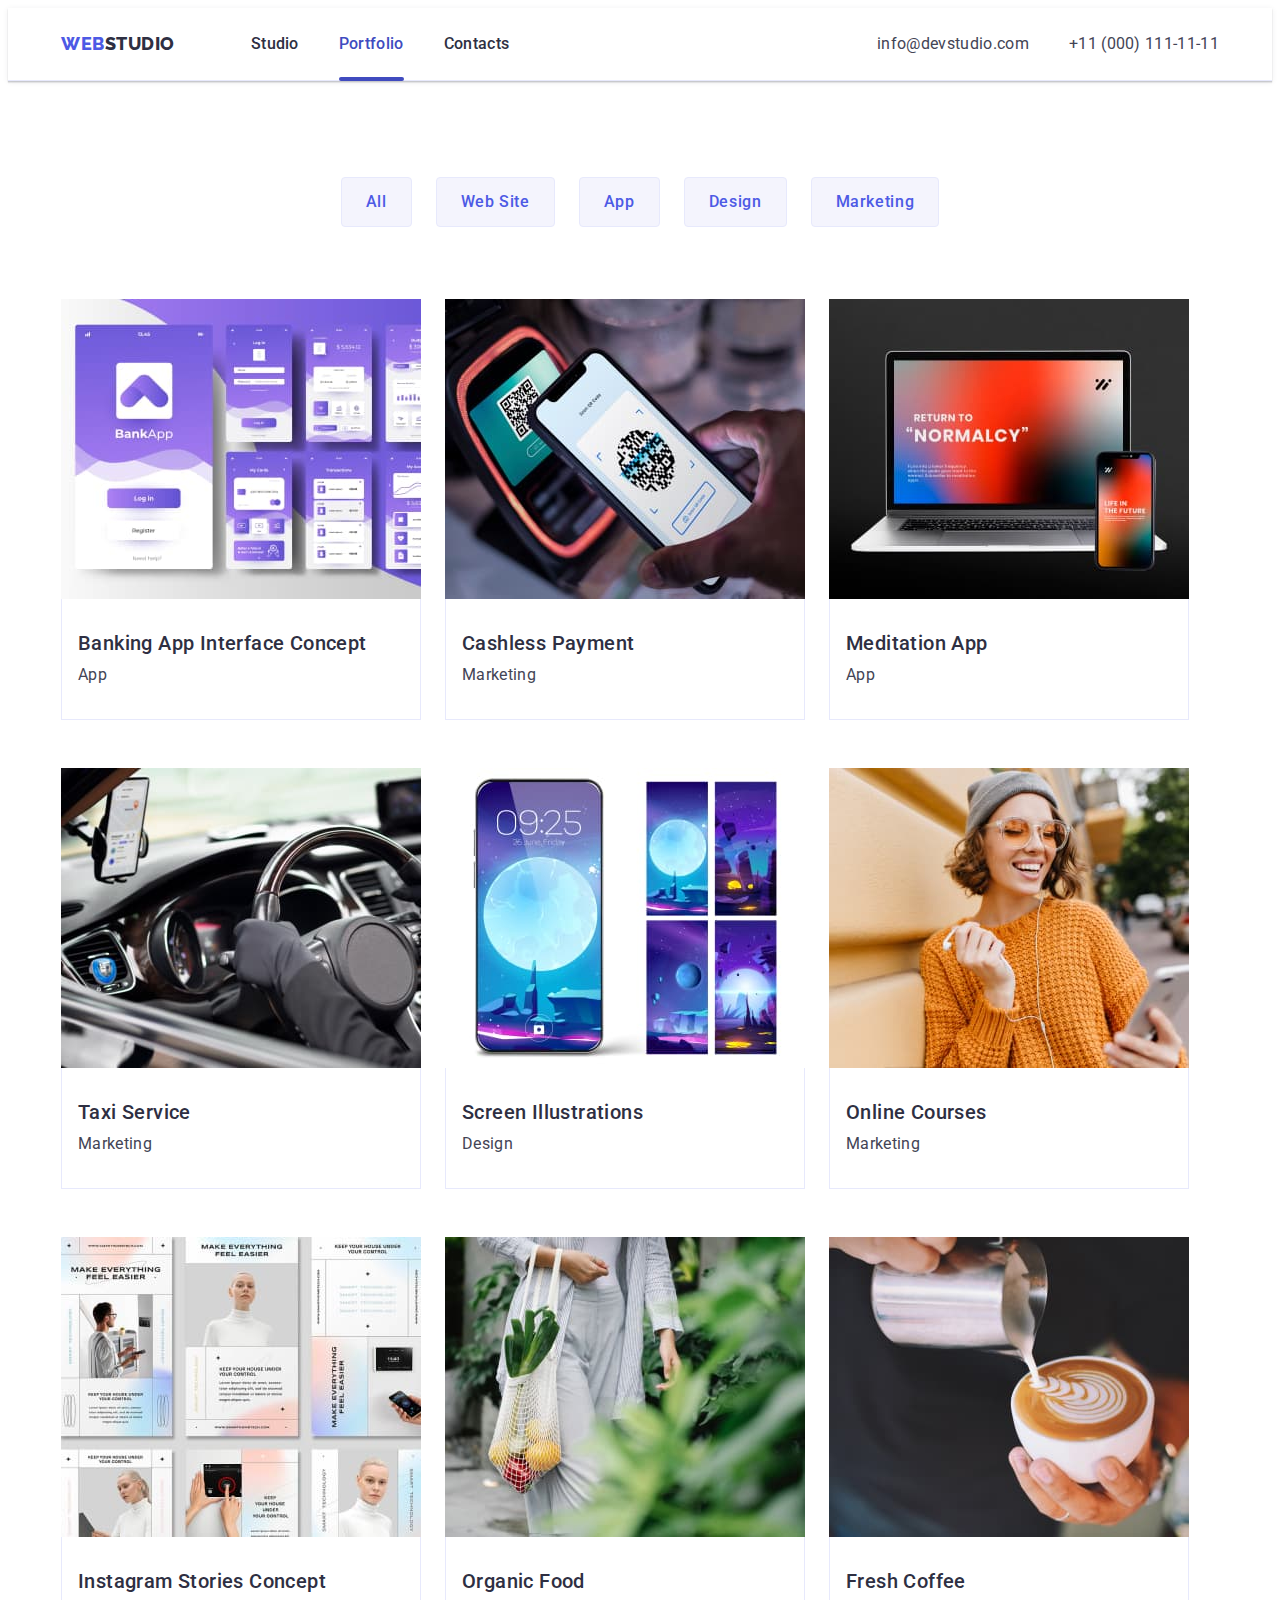
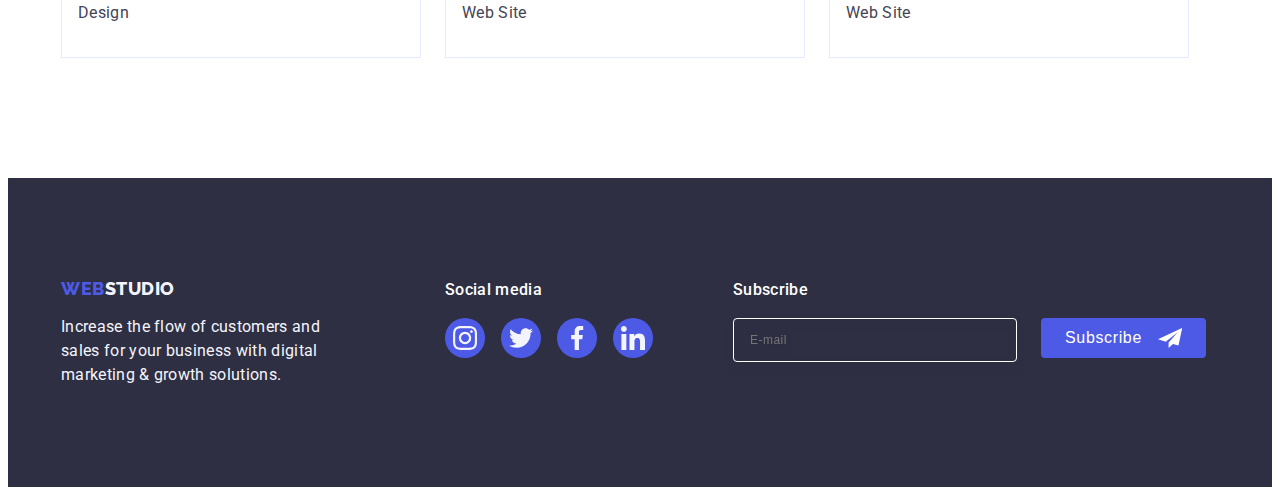
==== portfolio.html @ 077be4b6 "Initial commit" ====
<!DOCTYPE html>
<html lang="en">
  <head>
    <meta charset="UTF-8" />
    <meta http-equiv="X-UA-Compatible" content="IE=edge" />
    <meta name="viewport" content="width=device-width, initial-scale=1.0" />
    <title>Web Studio</title>
    <link rel="preconnect" href="https://fonts.googleapis.com" />
    <link rel="preconnect" href="https://fonts.gstatic.com" crossorigin />
    <link
      href="https://fonts.googleapis.com/css2?family=Raleway:wght@800&family=Roboto:wght@400;500;700&display=swap"
      rel="stylesheet"
    />
    <link
      rel="stylesheet"
      href="https://cdnjs.cloudflare.com/ajax/libs/modern-normalize/2.0.0/modern-normalize.min.css"
      integrity="sha512-4xo8blKMVCiXpTaLzQSLSw3KFOVPWhm/TRtuPVc4WG6kUgjH6J03IBuG7JZPkcWMxJ5huwaBpOpnwYElP/m6wg=="
      crossorigin="anonymous"
      referrerpolicy="no-referrer"
    />
    <link rel="stylesheet" href="./css/styles.css" />
  </head>
  <body>
    <!-- Header -->
    <header class="page-header">
      <div class="container header-container">
        <nav class="page-nav">
          <a class="logo link" href="./index.html"
            >Web<span class="logo-studio">Studio</span></a
          >
          <ul class="menu list">
            <li class="menu-item">
              <a class="menu-link link" href="./index.html">Studio</a>
            </li>
            <li class="menu-item">
              <a class="menu-link link current" href="./portfolio.html"
                >Portfolio</a
              >
            </li>
            <li class="menu-item">
              <a class="menu-link link" href="">Contacts</a>
            </li>
          </ul>
        </nav>
        <address class="header-address">
          <ul class="address list">
            <li>
              <a class="contact-link link" href="mailto:info@devstudio.com"
                >info@devstudio.com</a
              >
            </li>
            <li>
              <a class="contact-link link" href="tel:+110001111111"
                >+11 (000) 111-11-11</a
              >
            </li>
          </ul>
        </address>
      </div>
    </header>
    <main>
      <!-- Services -->
      <section class="content">
        <div class="container">
          <h1 hidden>Services</h1>

          <ul class="portfolio-list list">
            <li class="navigation-portfolio">
              <button class="navigation-portfolio-btn" type="button">
                All
              </button>
            </li>
            <li class="navigation-portfolio">
              <button class="navigation-portfolio-btn" type="button">
                Web Site
              </button>
            </li>
            <li class="navigation-portfolio">
              <button class="navigation-portfolio-btn" type="button">
                App
              </button>
            </li>
            <li class="navigation-portfolio">
              <button class="navigation-portfolio-btn" type="button">
                Design
              </button>
            </li>
            <li class="navigation-portfolio">
              <button class="navigation-portfolio-btn" type="button">
                Marketing
              </button>
            </li>
          </ul>

          <ul class="portfolio-menu list">
            <li class="list-portfolio">
              <a class="portfolio-hover link" href="">
                <div class="card-thumb">
                  <img
                    class="card-image"
                    src="./images/service1.jpg"
                    alt="Banking App Interface Concept"
                    width="360"
                    height="300"
                  />
                  <p class="overlay">
                    14 Stylish and User-Friendly App Design Concepts · Task
                    Manager App · Calorie Tracker App · Exotic Fruit Ecommerce
                    App · Cloud Storage App
                  </p>
                </div>
                <div class="portfolio-card">
                  <h2 class="portfolio-subtitle subtitle">
                    Banking App Interface Concept
                  </h2>
                  <p class="portfolio-paragrapth paragrapth">App</p>
                </div>
              </a>
            </li>

            <li class="list-portfolio">
              <a class="portfolio-hover link" href="">
                <div class="card-thumb">
                  <img
                    src="./images/service2.jpg"
                    alt="Cashless Payment"
                    width="360"
                    height="300"
                  />
                  <p class="overlay">
                    14 Stylish and User-Friendly App Design Concepts · Task
                    Manager App · Calorie Tracker App · Exotic Fruit Ecommerce
                    App · Cloud Storage App
                  </p>
                </div>
                <div class="portfolio-card">
                  <h2 class="portfolio-subtitle subtitle">Cashless Payment</h2>
                  <p class="portfolio-paragrapth paragrapth">Marketing</p>
                </div>
              </a>
            </li>
            <li class="list-portfolio">
              <a class="portfolio-hover link" href="">
                <div class="card-thumb">
                  <img
                    src="./images/service3.jpg"
                    alt="Meditation App"
                    width="360"
                    height="300"
                  />
                  <p class="overlay">
                    14 Stylish and User-Friendly App Design Concepts · Task
                    Manager App · Calorie Tracker App · Exotic Fruit Ecommerce
                    App · Cloud Storage App
                  </p>
                </div>
                <div class="portfolio-card">
                  <h2 class="portfolio-subtitle subtitle">Meditation App</h2>
                  <p class="portfolio-paragrapth paragrapth">App</p>
                </div>
              </a>
            </li>
            <li class="list-portfolio">
              <a class="portfolio-hover link" href="">
                <div class="card-thumb">
                  <img
                    src="./images/service4.jpg"
                    alt="Taxi Service"
                    width="360"
                    height="300"
                  />
                  <p class="overlay">
                    14 Stylish and User-Friendly App Design Concepts · Task
                    Manager App · Calorie Tracker App · Exotic Fruit Ecommerce
                    App · Cloud Storage App
                  </p>
                </div>
                <div class="portfolio-card">
                  <h2 class="portfolio-subtitle subtitle">Taxi Service</h2>
                  <p class="portfolio-paragrapth paragrapth">Marketing</p>
                </div>
              </a>
            </li>
            <li class="list-portfolio">
              <a class="portfolio-hover link" href="">
                <div class="card-thumb">
                  <img
                    src="./images/service5.jpg"
                    alt="Screen Illustrations"
                    width="360"
                    height="300"
                  />
                  <p class="overlay">
                    14 Stylish and User-Friendly App Design Concepts · Task
                    Manager App · Calorie Tracker App · Exotic Fruit Ecommerce
                    App · Cloud Storage App
                  </p>
                </div>
                <div class="portfolio-card">
                  <h2 class="portfolio-subtitle subtitle">
                    Screen Illustrations
                  </h2>
                  <p class="portfolio-paragrapth paragrapth">Design</p>
                </div>
              </a>
            </li>
            <li class="list-portfolio">
              <a class="portfolio-hover link" href="">
                <div class="card-thumb">
                  <img
                    src="./images/service6.jpg"
                    alt="Online Courses"
                    width="360"
                    height="300"
                  />
                  <p class="overlay">
                    14 Stylish and User-Friendly App Design Concepts · Task
                    Manager App · Calorie Tracker App · Exotic Fruit Ecommerce
                    App · Cloud Storage App
                  </p>
                </div>
                <div class="portfolio-card">
                  <h2 class="portfolio-subtitle subtitle">Online Courses</h2>
                  <p class="portfolio-paragrapth paragrapth">Marketing</p>
                </div>
              </a>
            </li>
            <li class="list-portfolio">
              <a class="portfolio-hover link" href="">
                <div class="card-thumb">
                  <img
                    src="./images/service7.jpg"
                    alt="Instagram Stories Concept"
                    width="360"
                    height="300"
                  />
                  <p class="overlay">
                    14 Stylish and User-Friendly App Design Concepts · Task
                    Manager App · Calorie Tracker App · Exotic Fruit Ecommerce
                    App · Cloud Storage App
                  </p>
                </div>
                <div class="portfolio-card">
                  <h2 class="portfolio-subtitle subtitle">
                    Instagram Stories Concept
                  </h2>
                  <p class="portfolio-paragrapth paragrapth">Design</p>
                </div>
              </a>
            </li>
            <li class="list-portfolio">
              <a class="portfolio-hover link" href="">
                <div class="card-thumb">
                  <img
                    src="./images/service8.jpg"
                    alt="Organic Food"
                    width="360"
                    height="300"
                  />
                  <p class="overlay">
                    14 Stylish and User-Friendly App Design Concepts · Task
                    Manager App · Calorie Tracker App · Exotic Fruit Ecommerce
                    App · Cloud Storage App
                  </p>
                </div>
                <div class="portfolio-card">
                  <h2 class="portfolio-subtitle subtitle">Organic Food</h2>
                  <p class="portfolio-paragrapth paragrapth">Web Site</p>
                </div>
              </a>
            </li>
            <li class="list-portfolio">
              <a class="portfolio-hover link" href="">
                <div class="card-thumb">
                  <img
                    src="./images/service9.jpg"
                    alt="Fresh Coffee"
                    width="360"
                    height="300"
                  />
                  <p class="overlay">
                    14 Stylish and User-Friendly App Design Concepts · Task
                    Manager App · Calorie Tracker App · Exotic Fruit Ecommerce
                    App · Cloud Storage App
                  </p>
                </div>
                <div class="portfolio-card">
                  <h2 class="portfolio-subtitle subtitle">Fresh Coffee</h2>
                  <p class="portfolio-paragrapth paragrapth">Web Site</p>
                </div>
              </a>
            </li>
          </ul>
        </div>
      </section>
    </main>
    <!-- Footer -->
    <footer class="footer">
      <div class="footer-container container">
        <div class="footer-position">
          <a class="logo-footer logo link" href="./index.html">
            Web<span class="logo-studio-footer">Studio</span></a
          >
          <p class="footer-paragrapth paragrapth">
            Increase the flow of customers and sales for your business with
            digital marketing & growth solutions.
          </p>
        </div>
        <div class="footer-social-media">
          <p class="footer-paragrapth-social paragrapth">Social media</p>
          <ul class="footer-social-list social-list list">
            <li class="social-list-item">
              <a href="" class="footer-link social-list-link">
                <svg class="social-list-icon" width="24px" height="24px">
                  <use href="./images/icons.svg#icon-instagram"></use>
                </svg>
              </a>
            </li>
            <li class="social-list-item">
              <a href="" class="footer-link social-list-link">
                <svg class="social-list-icon" width="24px" height="24px">
                  <use href="./images/icons.svg#icon-twitter"></use>
                </svg>
              </a>
            </li>
            <li class="social-list-item">
              <a href="" class="footer-link social-list-link">
                <svg class="social-list-icon" width="24px" height="24px">
                  <use href="./images/icons.svg#icon-facebook"></use>
                </svg>
              </a>
            </li>
            <li class="social-list-item">
              <a href="" class="footer-link social-list-link">
                <svg class="social-list-icon" width="24px" height="24px">
                  <use href="./images/icons.svg#icon-linkedin"></use>
                </svg>
              </a>
            </li>
          </ul>
        </div>
        <div class="modal-footer-container">
          <p class="modal-footer-paragrapth">Subscribe</p>
          <form class="modal-form-footer">
            <label class="footer-label">
              <input
                type="email"
                name="user-email"
                class="footer-input"
                placeholder="E-mail"
              />
            </label>

            <button type="submit" class="modal-form-submit-footer">
              Subscribe
              <svg class="footer-email-icon" width="24" height="24">
                <use href="./images/icons.svg#icon-icon-send"></use>
              </svg>
            </button>
          </form>
        </div>
      </div>
    </footer>
  </body>
</html>
---- css/styles.css ----
:root {
  --primary-brand: #4d5ae5;
  --overlays-shadows-headings: #2e2f42;
  --body-text: #434455;
  --header-background: #ffffff;
  --backgrounds: #f4f4fd;
  --ctas: #404bbf;
  --accent-color: #e7e9fc;
  --modal-collor: #8e8f99;
}
body {
  font-family: "Roboto", sans-serif;
  color: var(--body-text);
  background: var(--header-background);
}
p,
h1,
h2,
h3,
h4,
h5,
h6,
ul {
  margin: 0;
  padding: 0;
}

img {
  display: block;
  max-width: 100%;
}
.container {
  width: 1158px;
  padding: 0 15px;
  margin: 0 auto;
  /* outline: 2px solid red; */
}

.visually-hidden {
  position: absolute;
  width: 1px;
  height: 1px;
  margin: -1px;
  padding: 0;
  overflow: hidden;
  border: 0;
  clip: rect(0 0 0 0);
}

.list {
  list-style: none;
}
.link {
  text-decoration: none;
}

.subtitle {
  font-weight: 500;
  font-size: 20px;
  line-height: 1.2;
  letter-spacing: 0.02em;
  color: var(--overlays-shadows-headings);
}
.paragrapth {
  font-size: 16px;
  line-height: 1.5;
  letter-spacing: 0.02em;
  color: var(--body-text);
}
.main-title {
  font-size: 36px;
  line-height: 40px;
  letter-spacing: 0.02em;
}
.team-background {
  background: var(--header-background);
}
/* Header */
.page-header {
  border-bottom: 1px solid var(--accent-color);
  box-shadow: 0px 2px 1px rgba(46, 47, 66, 0.08),
    0px 1px 1px rgba(46, 47, 66, 0.16), 0px 1px 6px rgba(46, 47, 66, 0.08);
}
.header-container {
  display: flex;
  align-items: center;
}
.page-nav {
  display: flex;
  align-items: center;
}
.logo {
  font-family: "Raleway", sans-serif;
  font-weight: 800;
  font-size: 18px;
  line-height: 1.17;
  letter-spacing: 0.03em;
  text-transform: uppercase;
  color: var(--primary-brand);
  margin-right: 76px;
  transition: color 250ms cubic-bezier(0.4, 0, 0.2, 1);
}

.logo:hover,
.logo:focus {
  color: var(--ctas);
}
.logo-studio {
  color: var(--overlays-shadows-headings);
  transition: color 250ms cubic-bezier(0.4, 0, 0.2, 1);
}
.logo-studio:hover,
.logo-studio:focus {
  color: var(--ctas);
}
.menu {
  display: flex;
  gap: 40px;
}

.menu-link {
  font-weight: 500;
  font-size: 16px;
  line-height: 1.5;
  letter-spacing: 0.02em;
  color: var(--overlays-shadows-headings);
  display: block;
  padding-top: 24px;
  padding-bottom: 24px;
  transition: color 250ms cubic-bezier(0.4, 0, 0.2, 1);
  position: relative;
}

.menu-link.current::after {
  content: "";
  position: absolute;
  left: 0;
  bottom: -1px;
  width: 100%;
  height: 4px;
  border-radius: 2px;
  background-color: #404bbf;
}

.menu-link:hover,
.menu-link:focus,
.menu-link.current {
  color: var(--ctas);
}
.header-address {
  font-style: normal;
  margin-left: auto;
  display: flex;
}
.address {
  display: flex;
  gap: 40px;
}
.contact-link {
  font-size: 16px;
  line-height: 1.5;
  letter-spacing: 0.02em;
  color: var(--body-text);
  transition: color 250ms cubic-bezier(0.4, 0, 0.2, 1);
}

.contact-link:hover,
.contact-link:focus {
  color: var(--ctas);
}

/* Hero */
.hero {
  padding: 188px 0;
  background: var(--overlays-shadows-headings);
  background-image: linear-gradient(
      rgba(46, 47, 66, 0.7),
      rgba(46, 47, 66, 0.7)
    ),
    url(../images/bg-hero.jpg);
  max-width: 1440px;
  background-repeat: no-repeat;
  background-position: center;
  background-size: cover;
  margin-left: auto;
  margin-right: auto;
}

.hero-title {
  font-size: 56px;
  line-height: 1.07;
  letter-spacing: 0.02em;
  text-align: center;
  color: var(--header-background);
  /* background: var(--overlays-shadows-headings); */
  max-width: 496px;
  margin: 0 auto;
  margin-bottom: 48px;
}
.hero-btn {
  display: block;
  margin: 0 auto;
  min-width: 169px;
  height: 56px;
  font-family: inherit;
  font-weight: 500;
  font-size: 16px;
  line-height: 1.5;
  letter-spacing: 0.04em;
  color: var(--header-background);
  cursor: pointer;
  background: var(--primary-brand);
  border-radius: 4px;
  box-shadow: 0px 4px 4px rgba(0, 0, 0, 0.15);
  border: none;
  transition: background-color 250ms cubic-bezier(0.4, 0, 0.2, 1);
}
.hero-btn:hover,
.hero-btn:focus {
  background-color: var(--ctas);
  color: var(--header-background);
}
/* Activities */
.activities {
  padding-top: 120px;
  padding-bottom: 120px;
}

.advantages-list {
  display: flex;
  justify-content: center;
  gap: 24px;
}

.advantages-list-link {
  display: flex;
  justify-content: center;
  align-items: center;
  width: 264px;
  height: 112px;
  border-radius: 4px;
  background-color: var(--backgrounds);
  margin-bottom: 8px;
}

.activities-list {
  display: flex;
  gap: 24px;
}
.active-list {
  flex-basis: calc((100% - 3 * 24px) / 4);
}

/* What are we doing */
.doing {
  padding-bottom: 120px;
}
.doing-title {
  line-height: 1.11;
  color: var(--overlays-shadows-headings);
  text-align: center;
  text-transform: capitalize;
  margin-bottom: 72px;
}
.doing-list {
  display: flex;
  gap: 24px;
}
/* Our Team */

.our-team {
  background: var(--backgrounds);
  padding-top: 120px;
  padding-bottom: 120px;
}
.team-list {
  display: flex;
  gap: 24px;
  text-align: center;
}
.list-team {
  box-shadow: 0px 1px 6px rgba(46, 47, 66, 0.08),
    0px 1px 1px rgba(46, 47, 66, 0.16), 0px 2px 1px rgba(46, 47, 66, 0.08);
  border-radius: 0px 0px 4px 4px;
}
.row {
  padding-top: 32px;
  padding-bottom: 32px;
  padding-left: 16px;
  padding-right: 16px;
}
.team-subtitle {
  margin-bottom: 8px;
  text-align: center;
}
.team-paragrapth {
  text-align: center;
  margin-bottom: 8px;
}

.social-list {
  display: flex;
  justify-content: center;
  gap: 24px;
}

.social-list-item {
  width: 40px;
  height: 40px;
}

.social-list-link {
  display: flex;
  justify-content: center;
  align-items: center;
  width: 100%;
  height: 100%;

  border-radius: 50%;
  background-color: var(--primary-brand);
  outline: none;
  transition: background-color 250ms cubic-bezier(0.4, 0, 0.2, 1);
}

.social-list-link:hover,
.social-list-link:focus {
  background-color: var(--ctas);
}

.social-list-icon {
  fill: var(--backgrounds);
}

/* Customers */

.customers {
  padding-top: 120px;
  padding-bottom: 120px;
}

.customers-list {
  display: flex;
  justify-content: center;
  gap: 24px;
}

.customers-list-item {
  width: 168px;
  height: 88px;
}

.customers-list-link {
  display: flex;
  justify-content: center;
  align-items: center;
  width: 100%;
  height: 100%;
  border-radius: 4px;
  border: 1px solid #8e8f99;
  color: #8e8f99;
  transition: color 250ms cubic-bezier(0.4, 0, 0.2, 1),
    border-color 250ms cubic-bezier(0.4, 0, 0.2, 1);
}

.customers-list-icon {
  fill: currentColor;
}

.customers-list-link:hover,
.customers-list-link:focus {
  border-color: #404bbf;
  color: #404bbf;
  outline: none;
}

/* Footer */
.footer {
  background: var(--overlays-shadows-headings);
  padding-top: 100px;
  padding-bottom: 100px;
  position: relative;
}

.footer-container {
  display: flex;
  align-items: baseline;
}

.footer-position {
  margin-right: 120px;
}

.logo-studio-footer {
  color: var(--backgrounds);
  margin-right: 0;
  transition: color 250ms cubic-bezier(0.4, 0, 0.2, 1);
}
.logo-studio-footer:hover,
.logo-studio-footer:focus {
  color: var(--ctas);
}
.logo-footer {
  margin-bottom: 16px;
  display: inline-block;
  margin-right: 0;
}
.footer-paragrapth {
  color: var(--backgrounds);
  background: var(--overlays-shadows-headings);
  width: 264px;
}

.footer-paragrapth-social {
  margin-bottom: 16px;
  color: var(--header-background);
  font-weight: 500;
}

.footer-social-list {
  gap: 16px;
}

.footer-link {
  transition: background-color 250ms cubic-bezier(0.4, 0, 0.2, 1);
}

.footer-link:hover,
.footer-link:focus {
  background-color: #31d0aa;
}

.modal-footer-container {
  margin-left: 80px;
}

.modal-footer-paragrapth {
  font-weight: 500;
  font-size: 16px;
  line-height: 1.5;
  letter-spacing: 0.02em;
  margin-bottom: 16px;
  color: #ffffff;
}

.modal-form-footer {
  display: flex;
  gap: 24px;
}

.footer-input {
  width: 264px;
  height: 40px;
  border: 1px solid #ffffff;
  filter: drop-shadow(0px 4px 4px rgba(0, 0, 0, 0.15));
  border-radius: 4px;
  padding-left: 16px;
  cursor: pointer;
  font-size: 12px;
  line-height: 1.5;
  letter-spacing: 0.04em;
  background-color: transparent;
  color: var(--header-background);
  filter: drop-shadow(0px 4px 4px rgba(0, 0, 0, 0.15));
  transition: border 250ms cubic-bezier(0.4, 0, 0.2, 1);
}

.footer-input:focus {
  border: 1px solid var(--primary-brand);
  outline: none;
}

.modal-form-submit-footer {
  display: flex;
  justify-content: center;
  align-items: center;
  max-height: 40px;
  min-width: 165px;
  gap: 16px;
  justify-content: center;
  align-items: center;
  padding: 8px 24px;
  background: #4d5ae5;
  border-radius: 4px;
  border: none;
  color: #ffffff;
  font-weight: 500;
  font-size: 16px;
  line-height: 1.5;
  letter-spacing: 0.04em;
  cursor: pointer;
  transition: background-color 250ms cubic-bezier(0.4, 0, 0.2, 1);
}

.modal-form-submit-footer:hover,
.modal-form-submit-footer:focus {
  background-color: var(--ctas);
  color: var(--header-background);
}

/* Portfolio */
.content {
  padding-top: 96px;
  padding-bottom: 120px;
}
.portfolio-list {
  display: flex;
  gap: 24px;
  justify-content: center;
  margin-bottom: 72px;
}
.navigation-portfolio-btn {
  font-family: "Roboto", sans-serif;
  font-weight: 500;
  font-size: 16px;
  line-height: 1.5;
  letter-spacing: 0.04em;
  cursor: pointer;
  color: var(--primary-brand);
  background: var(--backgrounds);
  border: 1px solid var(--accent-color);
  border-radius: 4px;
  outline: none;
  padding: 12px 24px;
  transition: background-color 250ms cubic-bezier(0.4, 0, 0.2, 1),
    color 250ms cubic-bezier(0.4, 0, 0.2, 1),
    box-shadow 250ms cubic-bezier(0.4, 0, 0.2, 1),
    border-color 250ms cubic-bezier(0.4, 0, 0.2, 1);
}
.navigation-portfolio-btn:hover,
.navigation-portfolio-btn:focus {
  color: var(--header-background);
  background-color: var(--ctas);
  box-shadow: 0px 3px 1px rgba(0, 0, 0, 0.1), 0px 2px 1px rgba(0, 0, 0, 0.08),
    0px 2px 2px rgba(0, 0, 0, 0.12);
  border-color: var(--ctas);
}

.portfolio-subtitle {
  margin-bottom: 8px;
}
.portfolio-paragrapth {
  /* margin-bottom: 32px; */
  margin-top: 8px;
}
.portfolio {
  padding-bottom: 120px;
  margin-left: auto;
  margin-right: auto;
  width: 1128px;
}

.portfolio-menu {
  display: flex;
  flex-wrap: wrap;
  column-gap: 24px;
  row-gap: 48px;
}
.list-portfolio {
  width: calc ((100% - 48px) / 3);
}

.portfolio-hover {
  display: block;
  outline: none;
  transition: box-shadow 250ms cubic-bezier(0.4, 0, 0.2, 1);
}

.portfolio-hover:hover,
.portfolio-hover:focus {
  box-shadow: 0px 1px 6px rgba(46, 47, 66, 0.08),
    0px 1px 1px rgba(46, 47, 66, 0.16), 0px 2px 1px rgba(46, 47, 66, 0.08);
}

.card-image {
  display: block;
}
.portfolio-card {
  padding: 32px 16px;
  border: 1px solid var(--accent-color);
  border-top: none;
}

.card-thumb {
  position: relative;
  overflow: hidden;
}

.overlay {
  position: absolute;
  left: 0;
  top: 0;
  width: 100%;
  height: 100%;
  transform: translate(0, 100%);
  transition: transform 250ms cubic-bezier(0.4, 0, 0.2, 1);
  font-size: 16px;
  line-height: 1.5;
  letter-spacing: 0.02em;
  padding: 40px 32px;
  background-color: #4d5ae5;
  color: #f4f4fd;
}

.portfolio-hover:hover .overlay,
.portfolio-hover:focus .overlay {
  transform: translate(0, 0);
}

/* MODAL WINDOW */

.backdrop {
  position: fixed;
  z-index: 100;
  top: 0;
  left: 0;
  width: 100%;
  height: 100%;
  background-color: rgba(46, 47, 66, 0.4);
  transition: opacity 250ms cubic-bezier(0.4, 0, 0.2, 1),
    visibility 250ms cubic-bezier(0.4, 0, 0.2, 1);
}

.backdrop.is-hidden {
  opacity: 0;
  visibility: hidden;
  pointer-events: none;
}

.modal {
  position: absolute;
  top: 50%;
  left: 50%;
  transform: translate(-50%, -50%);
  width: 408px;
  min-height: 584px;
  background: #fcfcfc;
  box-shadow: 0px 1px 1px rgba(0, 0, 0, 0.14), 0px 1px 3px rgba(0, 0, 0, 0.12),
    0px 2px 1px rgba(0, 0, 0, 0.2);
  border-radius: 4px;
  transition: transform 250ms cubic-bezier(0.4, 0, 0.2, 1);
  padding-top: 72px;
  padding-left: 24px;
  padding-right: 24px;
  padding-bottom: 24px;
}

.close-btn {
  position: absolute;
  top: 24px;
  right: 24px;
  display: flex;
  justify-content: center;
  align-items: center;
  width: 24px;
  height: 24px;
  border-radius: 50%;
  background-color: #e7e9fc;
  border: 1px solid rgba(0, 0, 0, 0.1);
  padding: 0;
  cursor: pointer;
  transition: background-color 250ms cubic-bezier(0.4, 0, 0.2, 1),
    border 250ms cubic-bezier(0.4, 0, 0.2, 1);
}

.close-btn:hover,
.close-btn:focus {
  background-color: #404bbf;
  border: none;
}

.svg-close-btn {
  transition: fill 250ms cubic-bezier(0.4, 0, 0.2, 1);
}

.close-btn:hover .svg-close-btn,
.close-btn:focus .svg-close-btn {
  fill: #ffffff;
}

/* MODAL FORM */

.modal-paragrapth {
  font-weight: 500;
  font-size: 16px;
  line-height: 1.5;
  text-align: center;
  letter-spacing: 0.02em;
  color: var(--overlays-shadows-headings);
  margin-bottom: 16px;
}

.modal-form {
  display: flex;
  flex-direction: column;
}

.footer-form {
  margin-bottom: 8px;
}

.modal-form-wrapper {
  /* display: block; */
  position: relative;
}

.modal-form-input {
  width: 100%;
  height: 40px;
  border: 1px solid rgba(46, 47, 66, 0.4);
  border-radius: 4px;
  background-color: transparent;
  padding-left: 38px;
  outline: transparent;
  transition: border-color 250ms cubic-bezier(0.4, 0, 0.2, 1);
}

.modal-form-field {
  font-size: 12px;
  line-height: 1.17;
  letter-spacing: 0.04em;
  color: var(--modal-collor);
  display: block;
  margin-bottom: 4px;
}

.modal-form-input:focus {
  border-color: var(--primary-brand);
}

.modal-form-user-icon {
  position: absolute;
  top: 50%;
  left: 16px;
  transform: translateY(-50%);
  transition: fill 250ms cubic-bezier(0.4, 0, 0.2, 1);
  fill: var(--overlays-shadows-headings);
}

.modal-form-input:focus + .modal-form-user-icon {
  fill: var(--primary-brand);
}

.modal-form-message {
  font-size: 12px;
  line-height: 1.17;
  letter-spacing: 0.04em;
  color: rgba(46, 47, 66, 0.4);
  border: 1px solid rgba(46, 47, 66, 0.4);
  resize: none;
  width: 100%;
  height: 120px;
  padding: 8px 16px;
  border-radius: 4px;
  background-color: transparent;
  outline: transparent;
  transition: border-color 250ms cubic-bezier(0.4, 0, 0.2, 1);
}

.modal-form-message:focus {
  border: 1px solid var(--primary-brand);
  outline: none;
}

.police-container {
  margin-bottom: 24px;
}

.modal-form-check-desk {
  font-size: 12px;
  line-height: 1.17;
  letter-spacing: 0.04em;
  color: var(--modal-collor);
}

.modal-form-check-span {
  display: inline-flex;
  transition: background-color 250ms cubic-bezier(0.4, 0, 0.2, 1),
    border 250ms cubic-bezier(0.4, 0, 0.2, 1),
    fill 250ms cubic-bezier(0.4, 0, 0.2, 1);
}

.modal-form-check-desk span {
  /* display: flex; */
  align-items: center;
  justify-content: center;
  width: 16px;
  height: 16px;
  border: 1px solid rgba(46, 47, 66, 0.4);
  border-radius: 2px;
  cursor: pointer;
  margin-right: 8px;
  fill: transparent;
}

.modal-check-link {
  color: var(--primary-brand);
  text-decoration: underline;
}

.modal-form-check:checked + .modal-form-check-desk span {
  background-color: var(--ctas);
  border: none;
  fill: var(--backgrounds);
}

.footer-form-textarea {
  margin-bottom: 16px;
}

.modal-form-submit {
  align-self: center;
  min-width: 169px;
  height: 56px;
  font-family: inherit;
  font-weight: 500;
  font-size: 16px;
  line-height: 1.5;
  letter-spacing: 0.04em;
  color: var(--header-background);
  cursor: pointer;
  background: var(--primary-brand);
  border-radius: 4px;
  box-shadow: 0px 4px 4px rgba(0, 0, 0, 0.15);
  border: none;
  transition: background-color 250ms cubic-bezier(0.4, 0, 0.2, 1);
}
.modal-form-submit:hover,
.modal-form-submit:focus {
  background-color: var(--ctas);
  color: var(--header-background);
  outline: none;
}
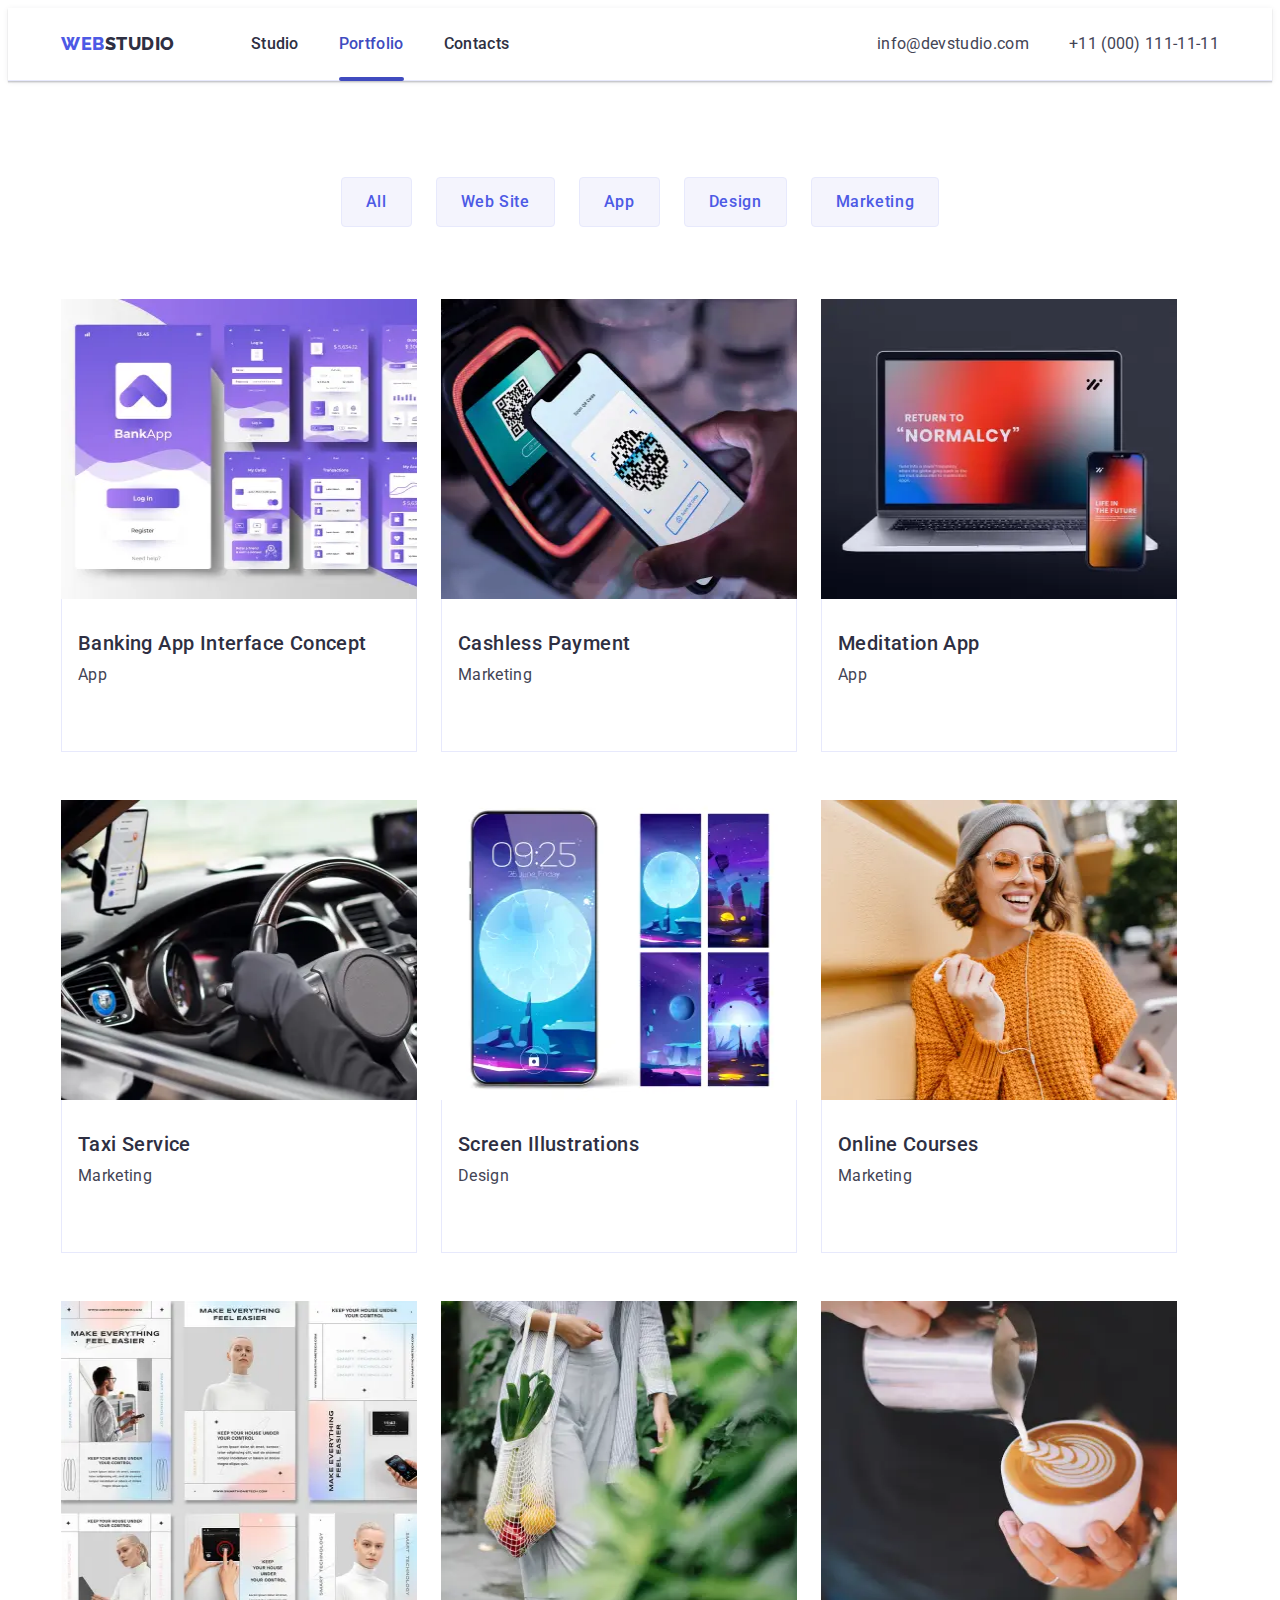
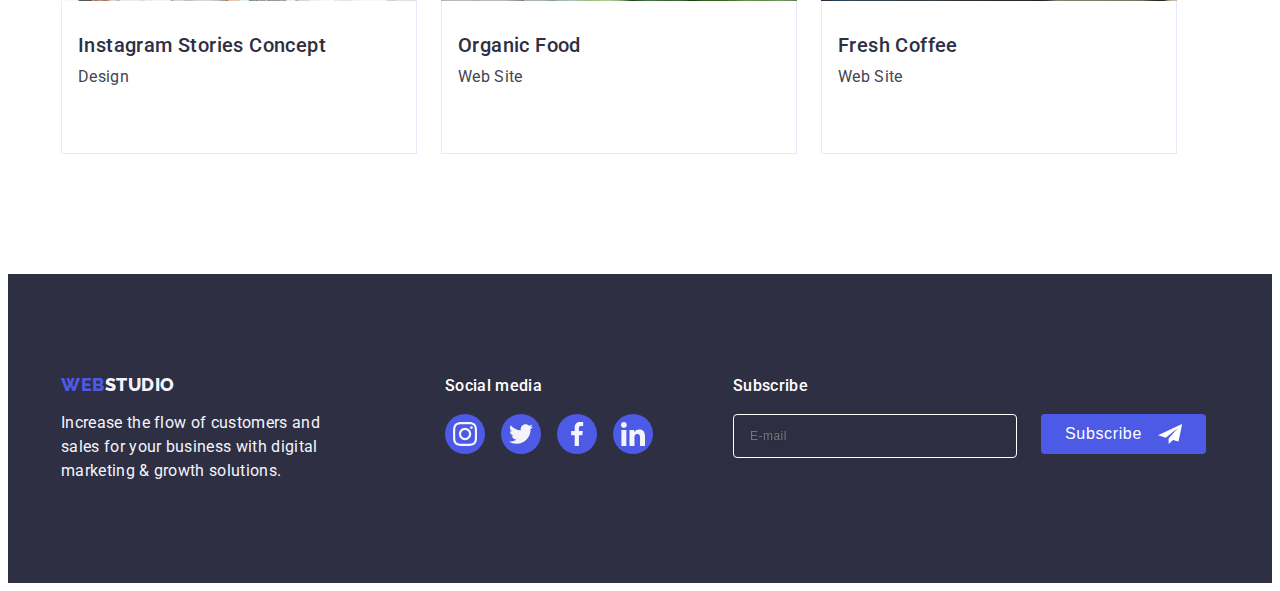
==== commit b309816a: "adaptive portfolio" ====
--- a/portfolio.html
+++ b/portfolio.html
@@ -42,6 +42,11 @@
             </li>
           </ul>
         </nav>
+        <button type="button" class="mobile-menu-open js-open-menu">
+          <svg class="mobile-menu-open-icon" width="24" height="24">
+            <use href="./images/icons.svg#burger-icon"></use>
+          </svg>
+        </button>
         <address class="header-address">
           <ul class="address list">
             <li>
@@ -56,6 +61,81 @@
             </li>
           </ul>
         </address>
+      </div>
+      <!-- --------- -->
+      <div class="mobile-menu js-menu-container">
+        <div>
+          <button type="button" class="mobile-close-btn js-close-menu">
+            <svg class="mobile-svg-close-btn" width="8" height="8">
+              <use href="./images/icons.svg#icon-close-btn"></use>
+            </svg>
+          </button>
+
+          <ul class="mobile-menu-modal list">
+            <li class="modal-menu-item">
+              <a class="mobile-menu-item link current" href="./index.html"
+                >Studio</a
+              >
+            </li>
+            <li class="modal-menu-item">
+              <a class="mobile-menu-item link" href="./portfolio.html"
+                >Portfolio</a
+              >
+            </li>
+            <li class="modal-menu-item">
+              <a class="mobile-menu-item link" href="">Contacts</a>
+            </li>
+          </ul>
+        </div>
+        <div>
+          <address class="mob-menu-address">
+            <ul class="mobile-menu-address list">
+              <li class="mobile-menu-address-soc">
+                <a class="mobile-menu-tel-link link" href="tel:+110001111111"
+                  >+11 (000) 111-11-11</a
+                >
+              </li>
+              <li class="mobile-menu-address-soc">
+                <a
+                  class="mobile-menu-mail-link link"
+                  href="mailto:info@devstudio.com"
+                  >info@devstudio.com</a
+                >
+              </li>
+            </ul>
+          </address>
+
+          <ul class="mob-social-list list">
+            <li class="mob-social-list-item">
+              <a href="" class="mob-social-list-link">
+                <svg class="mob-social-list-icon" width="24" height="24">
+                  <use href="./images/icons.svg#icon-instagram"></use>
+                </svg>
+              </a>
+            </li>
+            <li class="mob-social-list-item">
+              <a href="" class="mob-social-list-link">
+                <svg class="mob-social-list-icon" width="24" height="24">
+                  <use href="./images/icons.svg#icon-twitter"></use>
+                </svg>
+              </a>
+            </li>
+            <li class="mob-social-list-item">
+              <a href="" class="mob-social-list-link">
+                <svg class="mob-social-list-icon" width="24" height="24">
+                  <use href="./images/icons.svg#icon-facebook"></use>
+                </svg>
+              </a>
+            </li>
+            <li class="mob-social-list-item">
+              <a href="" class="mob-social-list-link">
+                <svg class="mob-social-list-icon" width="24" height="24">
+                  <use href="./images/icons.svg#icon-linkedin"></use>
+                </svg>
+              </a>
+            </li>
+          </ul>
+        </div>
       </div>
     </header>
     <main>
@@ -96,19 +176,68 @@
             <li class="list-portfolio">
               <a class="portfolio-hover link" href="">
                 <div class="card-thumb">
-                  <img
-                    class="card-image"
-                    src="./images/service1.jpg"
-                    alt="Banking App Interface Concept"
-                    width="360"
-                    height="300"
-                  />
+                  <picture>
+                    <source
+                      srcset="
+                        ./images/service1-desctop.webp   1x,
+                        ./images/service1-desctop2x.webp 2x
+                      "
+                      media="(min-width: 1158px)"
+                      type="image/webp"
+                    />
+                    <source
+                      srcset="
+                        ./images/service1-desctop.jpg   1x,
+                        ./images/service1-desctop2x.jpg 2x
+                      "
+                      media="(min-width: 1158px)"
+                    />
+                    <source
+                      srcset="
+                        ./images/service1-tablet.webp   1x,
+                        ./images/service1-tablet2x.webp 2x
+                      "
+                      media="(min-width: 768px)"
+                      type="image/webp"
+                    />
+                    <source
+                      srcset="
+                        ./images/service1-tablet.jpg   1x,
+                        ./images/service1-tablet2x.jpg 2x
+                      "
+                      media="(min-width: 768px)"
+                    />
+                    <source
+                      srcset="
+                        ./images/service1-mobile.webp   1x,
+                        ./images/service1-mobile2x.webp 2x
+                      "
+                      media="(max-width: 767px)"
+                      type="image/webp"
+                    />
+                    <source
+                      srcset="
+                        ./images/service1-mobile.jpg   1x,
+                        ./images/service1-mobile2x.jpg 2x
+                      "
+                      media="(max-width: 767px)"
+                    />
+                    <img
+                      class="card-image"
+                      src="./images/service1-mobile.jpg"
+                      alt="Banking App Interface Concept"
+                      width="360"
+                      height="300"
+                      class="portfolio-img"
+                    />
+                  </picture>
                   <p class="overlay">
                     14 Stylish and User-Friendly App Design Concepts · Task
                     Manager App · Calorie Tracker App · Exotic Fruit Ecommerce
                     App · Cloud Storage App
                   </p>
                 </div>
+
                 <div class="portfolio-card">
                   <h2 class="portfolio-subtitle subtitle">
                     Banking App Interface Concept
@@ -121,12 +250,60 @@
             <li class="list-portfolio">
               <a class="portfolio-hover link" href="">
                 <div class="card-thumb">
-                  <img
-                    src="./images/service2.jpg"
-                    alt="Cashless Payment"
-                    width="360"
-                    height="300"
-                  />
+                  <picture>
+                    <source
+                      srcset="
+                        ./images/service2-desctop.webp   1x,
+                        ./images/service2-desctop2x.webp 2x
+                      "
+                      media="(min-width: 1158px)"
+                      type="image/webp"
+                    />
+                    <source
+                      srcset="
+                        ./images/service2-desctop.jpg   1x,
+                        ./images/service2-desctop2x.jpg 2x
+                      "
+                      media="(min-width: 1158px)"
+                    />
+                    <source
+                      srcset="
+                        ./images/service2-tablet.webp   1x,
+                        ./images/service2-tablet2x.webp 2x
+                      "
+                      media="(min-width: 768px)"
+                      type="image/webp"
+                    />
+                    <source
+                      srcset="
+                        ./images/service2-tablet.jpg   1x,
+                        ./images/service2-tablet2x.jpg 2x
+                      "
+                      media="(min-width: 768px)"
+                    />
+                    <source
+                      srcset="
+                        ./images/service2-mobile.webp   1x,
+                        ./images/service2-mobile2x.webp 2x
+                      "
+                      media="(max-width: 767px)"
+                      type="image/webp"
+                    />
+                    <source
+                      srcset="
+                        ./images/service2-mobile.jpg   1x,
+                        ./images/service2-mobile2x.jpg 2x
+                      "
+                      media="(max-width: 767px)"
+                    />
+                    <img
+                      src="./images/service2.jpg"
+                      alt="Cashless Payment"
+                      width="360"
+                      height="300"
+                      class="portfolio-img"
+                    />
+                  </picture>
                   <p class="overlay">
                     14 Stylish and User-Friendly App Design Concepts · Task
                     Manager App · Calorie Tracker App · Exotic Fruit Ecommerce
@@ -142,12 +319,60 @@
             <li class="list-portfolio">
               <a class="portfolio-hover link" href="">
                 <div class="card-thumb">
-                  <img
-                    src="./images/service3.jpg"
-                    alt="Meditation App"
-                    width="360"
-                    height="300"
-                  />
+                  <picture>
+                    <source
+                      srcset="
+                        ./images/service3-desctop.webp   1x,
+                        ./images/service3-desctop2x.webp 2x
+                      "
+                      media="(min-width: 1158px)"
+                      type="image/webp"
+                    />
+                    <source
+                      srcset="
+                        ./images/service3-desctop.jpg   1x,
+                        ./images/service3-desctop2x.jpg 2x
+                      "
+                      media="(min-width: 1158px)"
+                    />
+                    <source
+                      srcset="
+                        ./images/service3-tablet.webp   1x,
+                        ./images/service3-tablet2x.webp 2x
+                      "
+                      media="(min-width: 768px)"
+                      type="image/webp"
+                    />
+                    <source
+                      srcset="
+                        ./images/service3-tablet.jpg   1x,
+                        ./images/service3-tablet2x.jpg 2x
+                      "
+                      media="(min-width: 768px)"
+                    />
+                    <source
+                      srcset="
+                        ./images/service3-mobile.webp   1x,
+                        ./images/service3-mobile2x.webp 2x
+                      "
+                      media="(max-width: 767px)"
+                      type="image/webp"
+                    />
+                    <source
+                      srcset="
+                        ./images/service3-mobile.jpg   1x,
+                        ./images/service3-mobile2x.jpg 2x
+                      "
+                      media="(max-width: 767px)"
+                    />
+                    <img
+                      src="./images/service3.jpg"
+                      alt="Meditation App"
+                      width="360"
+                      height="300"
+                      class="portfolio-img"
+                    />
+                  </picture>
                   <p class="overlay">
                     14 Stylish and User-Friendly App Design Concepts · Task
                     Manager App · Calorie Tracker App · Exotic Fruit Ecommerce
@@ -163,12 +388,60 @@
             <li class="list-portfolio">
               <a class="portfolio-hover link" href="">
                 <div class="card-thumb">
-                  <img
-                    src="./images/service4.jpg"
-                    alt="Taxi Service"
-                    width="360"
-                    height="300"
-                  />
+                  <picture>
+                    <source
+                      srcset="
+                        ./images/service4-desctop.webp   1x,
+                        ./images/service4-desctop2x.webp 2x
+                      "
+                      media="(min-width: 1158px)"
+                      type="image/webp"
+                    />
+                    <source
+                      srcset="
+                        ./images/service4-desctop.jpg   1x,
+                        ./images/service4-desctop2x.jpg 2x
+                      "
+                      media="(min-width: 1158px)"
+                    />
+                    <source
+                      srcset="
+                        ./images/service4-tablet.webp   1x,
+                        ./images/service4-tablet2x.webp 2x
+                      "
+                      media="(min-width: 768px)"
+                      type="image/webp"
+                    />
+                    <source
+                      srcset="
+                        ./images/service4-tablet.jpg   1x,
+                        ./images/service4-tablet2x.jpg 2x
+                      "
+                      media="(min-width: 768px)"
+                    />
+                    <source
+                      srcset="
+                        ./images/service4-mobile.webp   1x,
+                        ./images/service4-mobile2x.webp 2x
+                      "
+                      media="(max-width: 767px)"
+                      type="image/webp"
+                    />
+                    <source
+                      srcset="
+                        ./images/service4-mobile.jpg   1x,
+                        ./images/service4-mobile2x.jpg 2x
+                      "
+                      media="(max-width: 767px)"
+                    />
+                    <img
+                      src="./images/service4.jpg"
+                      alt="Taxi Service"
+                      width="360"
+                      height="300"
+                      class="portfolio-img"
+                    />
+                  </picture>
                   <p class="overlay">
                     14 Stylish and User-Friendly App Design Concepts · Task
                     Manager App · Calorie Tracker App · Exotic Fruit Ecommerce
@@ -184,12 +457,60 @@
             <li class="list-portfolio">
               <a class="portfolio-hover link" href="">
                 <div class="card-thumb">
-                  <img
-                    src="./images/service5.jpg"
-                    alt="Screen Illustrations"
-                    width="360"
-                    height="300"
-                  />
+                  <picture>
+                    <source
+                      srcset="
+                        ./images/service5-desctop.webp   1x,
+                        ./images/service5-desctop2x.webp 2x
+                      "
+                      media="(min-width: 1158px)"
+                      type="image/webp"
+                    />
+                    <source
+                      srcset="
+                        ./images/service5-desctop.jpg   1x,
+                        ./images/service5-desctop2x.jpg 2x
+                      "
+                      media="(min-width: 1158px)"
+                    />
+                    <source
+                      srcset="
+                        ./images/service5-tablet.webp   1x,
+                        ./images/service5-tablet2x.webp 2x
+                      "
+                      media="(min-width: 768px)"
+                      type="image/webp"
+                    />
+                    <source
+                      srcset="
+                        ./images/service5-tablet.jpg   1x,
+                        ./images/service5-tablet2x.jpg 2x
+                      "
+                      media="(min-width: 768px)"
+                    />
+                    <source
+                      srcset="
+                        ./images/service5-mobile.webp   1x,
+                        ./images/service5-mobile2x.webp 2x
+                      "
+                      media="(max-width: 767px)"
+                      type="image/webp"
+                    />
+                    <source
+                      srcset="
+                        ./images/service5-mobile.jpg   1x,
+                        ./images/service5-mobile2x.jpg 2x
+                      "
+                      media="(max-width: 767px)"
+                    />
+                    <img
+                      src="./images/service5.jpg"
+                      alt="Screen Illustrations"
+                      width="360"
+                      height="300"
+                      class="portfolio-img"
+                    />
+                  </picture>
                   <p class="overlay">
                     14 Stylish and User-Friendly App Design Concepts · Task
                     Manager App · Calorie Tracker App · Exotic Fruit Ecommerce
@@ -207,12 +528,60 @@
             <li class="list-portfolio">
               <a class="portfolio-hover link" href="">
                 <div class="card-thumb">
-                  <img
-                    src="./images/service6.jpg"
-                    alt="Online Courses"
-                    width="360"
-                    height="300"
-                  />
+                  <picture>
+                    <source
+                      srcset="
+                        ./images/service6-desctop.webp   1x,
+                        ./images/service6-desctop2x.webp 2x
+                      "
+                      media="(min-width: 1158px)"
+                      type="image/webp"
+                    />
+                    <source
+                      srcset="
+                        ./images/service6-desctop.jpg   1x,
+                        ./images/service6-desctop2x.jpg 2x
+                      "
+                      media="(min-width: 1158px)"
+                    />
+                    <source
+                      srcset="
+                        ./images/service6-tablet.webp   1x,
+                        ./images/service6-tablet2x.webp 2x
+                      "
+                      media="(min-width: 768px)"
+                      type="image/webp"
+                    />
+                    <source
+                      srcset="
+                        ./images/service6-tablet.jpg   1x,
+                        ./images/service6-tablet2x.jpg 2x
+                      "
+                      media="(min-width: 768px)"
+                    />
+                    <source
+                      srcset="
+                        ./images/service6-mobile.webp   1x,
+                        ./images/service6-mobile2x.webp 2x
+                      "
+                      media="(max-width: 767px)"
+                      type="image/webp"
+                    />
+                    <source
+                      srcset="
+                        ./images/service6-mobile.jpg   1x,
+                        ./images/service6-mobile2x.jpg 2x
+                      "
+                      media="(max-width: 767px)"
+                    />
+                    <img
+                      src="./images/service6.jpg"
+                      alt="Online Courses"
+                      width="360"
+                      height="300"
+                      class="portfolio-img"
+                    />
+                  </picture>
                   <p class="overlay">
                     14 Stylish and User-Friendly App Design Concepts · Task
                     Manager App · Calorie Tracker App · Exotic Fruit Ecommerce
@@ -228,12 +597,60 @@
             <li class="list-portfolio">
               <a class="portfolio-hover link" href="">
                 <div class="card-thumb">
-                  <img
-                    src="./images/service7.jpg"
-                    alt="Instagram Stories Concept"
-                    width="360"
-                    height="300"
-                  />
+                  <picture>
+                    <source
+                      srcset="
+                        ./images/service7-desctop.webp   1x,
+                        ./images/service7-desctop2x.webp 2x
+                      "
+                      media="(min-width: 1158px)"
+                      type="image/webp"
+                    />
+                    <source
+                      srcset="
+                        ./images/service7-desctop.jpg   1x,
+                        ./images/service7-desctop2x.jpg 2x
+                      "
+                      media="(min-width: 1158px)"
+                    />
+                    <source
+                      srcset="
+                        ./images/service7-tablet.webp   1x,
+                        ./images/service7-tablet2x.webp 2x
+                      "
+                      media="(min-width: 768px)"
+                      type="image/webp"
+                    />
+                    <source
+                      srcset="
+                        ./images/service7-tablet.jpg   1x,
+                        ./images/service7-tablet2x.jpg 2x
+                      "
+                      media="(min-width: 768px)"
+                    />
+                    <source
+                      srcset="
+                        ./images/service7-mobile.webp   1x,
+                        ./images/service7-mobile2x.webp 2x
+                      "
+                      media="(max-width: 767px)"
+                      type="image/webp"
+                    />
+                    <source
+                      srcset="
+                        ./images/service7-mobile.jpg   1x,
+                        ./images/service7-mobile2x.jpg 2x
+                      "
+                      media="(max-width: 767px)"
+                    />
+                    <img
+                      src="./images/service7.jpg"
+                      alt="Instagram Stories Concept"
+                      width="360"
+                      height="300"
+                      class="portfolio-img"
+                    />
+                  </picture>
                   <p class="overlay">
                     14 Stylish and User-Friendly App Design Concepts · Task
                     Manager App · Calorie Tracker App · Exotic Fruit Ecommerce
@@ -251,12 +668,60 @@
             <li class="list-portfolio">
               <a class="portfolio-hover link" href="">
                 <div class="card-thumb">
-                  <img
-                    src="./images/service8.jpg"
-                    alt="Organic Food"
-                    width="360"
-                    height="300"
-                  />
+                  <picture>
+                    <source
+                      srcset="
+                        ./images/service8-desctop.webp   1x,
+                        ./images/service8-desctop2x.webp 2x
+                      "
+                      media="(min-width: 1158px)"
+                      type="image/webp"
+                    />
+                    <source
+                      srcset="
+                        ./images/service8-desctop.jpg   1x,
+                        ./images/service8-desctop2x.jpg 2x
+                      "
+                      media="(min-width: 1158px)"
+                    />
+                    <source
+                      srcset="
+                        ./images/service8-tablet.webp   1x,
+                        ./images/service8-tablet2x.webp 2x
+                      "
+                      media="(min-width: 768px)"
+                      type="image/webp"
+                    />
+                    <source
+                      srcset="
+                        ./images/service8-tablet.jpg   1x,
+                        ./images/service8-tablet2x.jpg 2x
+                      "
+                      media="(min-width: 768px)"
+                    />
+                    <source
+                      srcset="
+                        ./images/service8-mobile.webp   1x,
+                        ./images/service8-mobile2x.webp 2x
+                      "
+                      media="(max-width: 767px)"
+                      type="image/webp"
+                    />
+                    <source
+                      srcset="
+                        ./images/service8-mobile.jpg   1x,
+                        ./images/service8-mobile2x.jpg 2x
+                      "
+                      media="(max-width: 767px)"
+                    />
+                    <img
+                      src="./images/service8.jpg"
+                      alt="Organic Food"
+                      width="360"
+                      height="300"
+                      class="portfolio-img"
+                    />
+                  </picture>
                   <p class="overlay">
                     14 Stylish and User-Friendly App Design Concepts · Task
                     Manager App · Calorie Tracker App · Exotic Fruit Ecommerce
@@ -272,12 +737,60 @@
             <li class="list-portfolio">
               <a class="portfolio-hover link" href="">
                 <div class="card-thumb">
-                  <img
-                    src="./images/service9.jpg"
-                    alt="Fresh Coffee"
-                    width="360"
-                    height="300"
-                  />
+                  <picture>
+                    <source
+                      srcset="
+                        ./images/service9-desctop.webp   1x,
+                        ./images/service9-desctop2x.webp 2x
+                      "
+                      media="(min-width: 1158px)"
+                      type="image/webp"
+                    />
+                    <source
+                      srcset="
+                        ./images/service9-desctop.jpg   1x,
+                        ./images/service9-desctop2x.jpg 2x
+                      "
+                      media="(min-width: 1158px)"
+                    />
+                    <source
+                      srcset="
+                        ./images/service9-tablet.webp   1x,
+                        ./images/service9-tablet2x.webp 2x
+                      "
+                      media="(min-width: 768px)"
+                      type="image/webp"
+                    />
+                    <source
+                      srcset="
+                        ./images/service9-tablet.jpg   1x,
+                        ./images/service9-tablet2x.jpg 2x
+                      "
+                      media="(min-width: 768px)"
+                    />
+                    <source
+                      srcset="
+                        ./images/service9-mobile.webp   1x,
+                        ./images/service9-mobile2x.webp 2x
+                      "
+                      media="(max-width: 767px)"
+                      type="image/webp"
+                    />
+                    <source
+                      srcset="
+                        ./images/service9-mobile.jpg   1x,
+                        ./images/service9-mobile2x.jpg 2x
+                      "
+                      media="(max-width: 767px)"
+                    />
+                    <img
+                      src="./images/service9.jpg"
+                      alt="Fresh Coffee"
+                      width="360"
+                      height="300"
+                      class="portfolio-img"
+                    />
+                  </picture>
                   <p class="overlay">
                     14 Stylish and User-Friendly App Design Concepts · Task
                     Manager App · Calorie Tracker App · Exotic Fruit Ecommerce
@@ -361,5 +874,6 @@
         </div>
       </div>
     </footer>
+    <script defer src="./js/mobile-menu.js"></script>
   </body>
 </html>
--- a/css/styles.css
+++ b/css/styles.css
@@ -29,12 +29,6 @@
   display: block;
   max-width: 100%;
 }
-.container {
-  width: 1158px;
-  padding: 0 15px;
-  margin: 0 auto;
-  /* outline: 2px solid red; */
-}
 
 .visually-hidden {
   position: absolute;
@@ -69,26 +63,70 @@
 }
 .main-title {
   font-size: 36px;
-  line-height: 40px;
+  line-height: 1.11;
   letter-spacing: 0.02em;
 }
 .team-background {
   background: var(--header-background);
 }
-/* Header */
+
+/*CONTAINER */
+
+.container {
+  max-width: 428px;
+  padding-left: 15px;
+  padding-right: 15px;
+  margin-left: auto;
+  margin-right: auto;
+}
+
+@media screen and (min-width: 768px) {
+  .container {
+    max-width: 768px;
+  }
+}
+
+@media screen and (min-width: 1158px) {
+  .container {
+    max-width: 1158px;
+  }
+}
+
+/* HEADER mobile/tablet/desctop */
+
+@media screen and (max-width: 767px) {
+  .menu {
+    display: none;
+  }
+
+  .header-address {
+    display: none;
+  }
+
+  .header-container {
+    padding-top: 24px;
+    padding-bottom: 24px;
+  }
+}
+
 .page-header {
   border-bottom: 1px solid var(--accent-color);
   box-shadow: 0px 2px 1px rgba(46, 47, 66, 0.08),
     0px 1px 1px rgba(46, 47, 66, 0.16), 0px 1px 6px rgba(46, 47, 66, 0.08);
-}
+  background-color: var(--white-text-color);
+}
+
 .header-container {
   display: flex;
   align-items: center;
-}
+  justify-content: space-between;
+}
+
 .page-nav {
   display: flex;
   align-items: center;
 }
+
 .logo {
   font-family: "Raleway", sans-serif;
   font-weight: 800;
@@ -97,88 +135,297 @@
   letter-spacing: 0.03em;
   text-transform: uppercase;
   color: var(--primary-brand);
-  margin-right: 76px;
+  margin-right: 120px;
   transition: color 250ms cubic-bezier(0.4, 0, 0.2, 1);
 }
 
-.logo:hover,
 .logo:focus {
   color: var(--ctas);
+  outline: none;
 }
 .logo-studio {
   color: var(--overlays-shadows-headings);
   transition: color 250ms cubic-bezier(0.4, 0, 0.2, 1);
 }
-.logo-studio:hover,
+
 .logo-studio:focus {
   color: var(--ctas);
-}
-.menu {
-  display: flex;
-  gap: 40px;
-}
-
-.menu-link {
+  outline: none;
+}
+
+.mobile-menu-open {
+  stroke: var(--overlays-shadows-headings);
+  background-color: transparent;
+  border: none;
+  padding: 0;
+  line-height: 0;
+}
+/* ___________________________________________ */
+
+.mobile-menu {
+  position: fixed;
+  top: 0;
+  z-index: 1000;
+  width: 100vw;
+  height: 100vh;
+  background-color: var(--header-background);
+  padding: 24px 24px 40px 40px;
+  display: flex;
+  flex-direction: column;
+  justify-content: space-between;
+  overflow: auto;
+
+  opacity: 0;
+  visibility: hidden;
+  pointer-events: none;
+  transition: 250ms cubic-bezier(0.4, 0, 0.2, 1),
+    visibility 250ms cubic-bezier(0.4, 0, 0.2, 1);
+}
+
+.mobile-close-btn {
+  width: 24px;
+  height: 24px;
+  padding: 0;
+  display: block;
+  margin-left: auto;
+  margin-bottom: 32px;
+  border-radius: 50%;
+  background-color: #ffffff;
+  border: 1px solid rgba(0, 0, 0, 0.1);
+  transition: background-color 250ms cubic-bezier(0.4, 0, 0.2, 1),
+    border 250ms cubic-bezier(0.4, 0, 0.2, 1);
+}
+
+.mobile-close-btn:focus {
+  background-color: #404bbf;
+  outline: none;
+}
+
+.mobile-svg-close-btn {
+  transition: fill 250ms cubic-bezier(0.4, 0, 0.2, 1);
+}
+
+.mobile-close-btn:focus .mobile-svg-close-btn {
+  fill: #ffffff;
+}
+
+.mobile-menu-modal {
+  margin-bottom: 64px;
+}
+
+.modal-menu-item:not(:last-child) {
+  margin-bottom: 40px;
+}
+
+.mobile-menu-item:focus {
+  color: #404bbf;
+  outline: none;
+}
+
+.mobile-menu-item {
+  font-weight: 700;
+  font-size: 36px;
+  line-height: 1.11px;
+  letter-spacing: 0.02em;
+  text-transform: capitalize;
+  color: #2e2f42;
+}
+
+.mob-menu-address {
+  font-style: normal;
+}
+
+.mobile-menu-tel-link {
+  display: block;
+  margin-bottom: 40px;
+  font-weight: 700;
+  font-size: 36px;
+  line-height: 1.11px;
+  letter-spacing: 0.02em;
+  text-transform: capitalize;
+  color: #434455;
+}
+
+.mobile-menu-tel-link:focus {
+  color: #404bbf;
+  outline: none;
+}
+
+.mobile-menu-mail-link {
+  display: block;
+  margin-bottom: 48px;
   font-weight: 500;
-  font-size: 16px;
-  line-height: 1.5;
+  font-size: 20px;
+  line-height: 1.2;
   letter-spacing: 0.02em;
-  color: var(--overlays-shadows-headings);
-  display: block;
-  padding-top: 24px;
-  padding-bottom: 24px;
-  transition: color 250ms cubic-bezier(0.4, 0, 0.2, 1);
-  position: relative;
-}
-
-.menu-link.current::after {
-  content: "";
-  position: absolute;
-  left: 0;
-  bottom: -1px;
+  color: #434455;
+}
+
+.mobile-menu-mail-link:focus {
+  color: #404bbf;
+  outline: none;
+}
+
+.mob-social-list {
+  display: flex;
+  justify-content: space-between;
+  max-width: 328px;
+}
+
+.mob-social-list-item {
+  width: 40px;
+  height: 40px;
+}
+
+.mob-social-list-link {
+  display: flex;
+  justify-content: center;
+  align-items: center;
   width: 100%;
-  height: 4px;
-  border-radius: 2px;
-  background-color: #404bbf;
-}
-
-.menu-link:hover,
-.menu-link:focus,
-.menu-link.current {
-  color: var(--ctas);
-}
-.header-address {
-  font-style: normal;
-  margin-left: auto;
-  display: flex;
-}
-.address {
-  display: flex;
-  gap: 40px;
-}
-.contact-link {
-  font-size: 16px;
-  line-height: 1.5;
-  letter-spacing: 0.02em;
-  color: var(--body-text);
-  transition: color 250ms cubic-bezier(0.4, 0, 0.2, 1);
-}
-
-.contact-link:hover,
-.contact-link:focus {
-  color: var(--ctas);
-}
-
-/* Hero */
+  height: 100%;
+
+  border-radius: 50%;
+  background-color: var(--primary-brand);
+  outline: none;
+  transition: background-color 250ms cubic-bezier(0.4, 0, 0.2, 1);
+}
+
+.mob-social-list-link:focus {
+  background-color: var(--ctas);
+}
+
+.mob-social-list-icon {
+  fill: var(--backgrounds);
+}
+
+.mobile-menu.is-open {
+  opacity: 1;
+  visibility: visible;
+  pointer-events: auto;
+}
+
+.mobile-menu-close-icon {
+  fill: var(--headings-text-color);
+  transition: fill 250ms var(--timing-function);
+}
+
+@media screen and (min-width: 768px) {
+  .mobile-menu-open {
+    display: none;
+  }
+
+  .header-container {
+    display: flex;
+  }
+
+  .page-nav {
+    display: flex;
+  }
+
+  .menu {
+    display: flex;
+    gap: 40px;
+  }
+
+  .menu-link {
+    position: relative;
+    font-weight: 500;
+    font-size: 16px;
+    line-height: 1.5;
+    letter-spacing: 0.02em;
+    color: var(--overlays-shadows-headings);
+    display: block;
+    padding-top: 24px;
+    padding-bottom: 24px;
+    transition: color 250ms cubic-bezier(0.4, 0, 0.2, 1);
+    position: relative;
+  }
+
+  .menu-link.current::after {
+    content: "";
+    position: absolute;
+    left: 0;
+    bottom: -1px;
+    width: 100%;
+    height: 4px;
+    border-radius: 2px;
+    background-color: #404bbf;
+  }
+
+  .menu-link:focus,
+  .menu-link.current {
+    color: var(--ctas);
+    outline: none;
+  }
+
+  .header-address {
+    font-style: normal;
+    margin-left: auto;
+    display: flex;
+  }
+
+  .contact-link {
+    font-size: 12px;
+    line-height: 1.17;
+    letter-spacing: 0.02em;
+    color: var(--body-text);
+    transition: color 250ms cubic-bezier(0.4, 0, 0.2, 1);
+  }
+
+  .contact-link:focus {
+    color: var(--ctas);
+    outline: none;
+  }
+}
+
+@media screen and (min-width: 1158px) {
+  .logo {
+    margin-right: 76px;
+  }
+  .logo:hover,
+  .logo:focus {
+    color: var(--ctas);
+    outline: none;
+  }
+
+  .logo-studio:hover,
+  .logo-studio:focus {
+    color: var(--ctas);
+  }
+
+  .menu-link:hover,
+  .menu-link:focus,
+  .menu-link.current {
+    color: var(--ctas);
+  }
+
+  .address {
+    display: flex;
+    gap: 40px;
+  }
+  .contact-link {
+    font-size: 16px;
+    line-height: 1.5;
+    letter-spacing: 0.02em;
+  }
+
+  .contact-link:hover,
+  .contact-link:focus {
+    color: var(--ctas);
+  }
+}
+
+/* HERO mobile/tablet/desctop */
+
 .hero {
-  padding: 188px 0;
+  padding-top: 112px;
+  padding-bottom: 112px;
   background: var(--overlays-shadows-headings);
   background-image: linear-gradient(
       rgba(46, 47, 66, 0.7),
       rgba(46, 47, 66, 0.7)
     ),
-    url(../images/bg-hero.jpg);
-  max-width: 1440px;
+    url(../images/hero-bg-mobile.jpg);
   background-repeat: no-repeat;
   background-position: center;
   background-size: cover;
@@ -186,17 +433,99 @@
   margin-right: auto;
 }
 
+@media screen and (min-device-pixel-ratio: 2) and (max-width: 767px),
+  (min-resolution: 192dpi) and (max-width: 767px),
+  (min-resolution: 2dppx) and (max-width: 767px) {
+  .hero {
+    background-image: linear-gradient(
+        rgba(46, 47, 66, 0.7),
+        rgba(46, 47, 66, 0.7)
+      ),
+      url(../images/hero-bg-mobile2x.jpg);
+  }
+}
+
+@media screen and (min-width: 768px) {
+  .hero {
+    background-image: linear-gradient(
+        rgba(46, 47, 66, 0.7),
+        rgba(46, 47, 66, 0.7)
+      ),
+      url(../images/hero-bg-tablet.jpg);
+  }
+}
+
+@media screen and (min-device-pixel-ratio: 2) and (min-width: 768px),
+  (min-resolution: 192dpi) and (min-width: 768px),
+  (min-resolution: 2dppx) and (min-width: 768px) {
+  .hero {
+    background-image: linear-gradient(
+        rgba(46, 47, 66, 0.7),
+        rgba(46, 47, 66, 0.7)
+      ),
+      url(../images/hero-bg-tablet2x.jpg);
+  }
+}
+
+@media screen and (min-width: 1158px) {
+  .hero {
+    background-image: linear-gradient(
+        rgba(46, 47, 66, 0.7),
+        rgba(46, 47, 66, 0.7)
+      ),
+      url(../images/hero-bg-desctop.jpg);
+  }
+}
+
+@media screen and (min-device-pixel-ratio: 2) and (min-width: 1158px),
+  (min-resolution: 192dpi) and (min-width: 1158px),
+  (min-resolution: 2dppx) and (min-width: 1158px) {
+  .hero {
+    background-image: linear-gradient(
+        rgba(46, 47, 66, 0.7),
+        rgba(46, 47, 66, 0.7)
+      ),
+      url(../images/hero-bg-desctop2x.jpg);
+  }
+}
+
 .hero-title {
-  font-size: 56px;
-  line-height: 1.07;
+  margin-right: auto;
+  margin-left: auto;
+  margin-bottom: 72px;
+  max-width: 320px;
+  font-weight: 700;
+  font-size: 36px;
+  line-height: 1.11;
+  text-align: center;
   letter-spacing: 0.02em;
-  text-align: center;
+  text-transform: capitalize;
   color: var(--header-background);
-  /* background: var(--overlays-shadows-headings); */
-  max-width: 496px;
-  margin: 0 auto;
-  margin-bottom: 48px;
-}
+}
+
+@media screen and (min-width: 768px) {
+  .hero-title {
+    max-width: 496px;
+    margin-bottom: 36px;
+    font-size: 56px;
+    line-height: 1.07;
+  }
+}
+
+@media screen and (min-width: 1158px) {
+  .hero-title {
+    margin-bottom: 48px;
+  }
+
+  .hero-btn:hover,
+  .hero-btn:focus {
+    background-color: var(--ctas);
+    color: var(--header-background);
+    cursor: pointer;
+    outline: none;
+  }
+}
+
 .hero-btn {
   display: block;
   margin: 0 auto;
@@ -208,81 +537,166 @@
   line-height: 1.5;
   letter-spacing: 0.04em;
   color: var(--header-background);
-  cursor: pointer;
   background: var(--primary-brand);
   border-radius: 4px;
   box-shadow: 0px 4px 4px rgba(0, 0, 0, 0.15);
   border: none;
   transition: background-color 250ms cubic-bezier(0.4, 0, 0.2, 1);
 }
+
 .hero-btn:hover,
 .hero-btn:focus {
   background-color: var(--ctas);
   color: var(--header-background);
-}
-/* Activities */
+  cursor: pointer;
+  outline: none;
+}
+
+/* ACTIVITIES mobile/tablet/desctop */
+
 .activities {
-  padding-top: 120px;
-  padding-bottom: 120px;
+  padding-top: 96px;
+  padding-bottom: 96px;
 }
 
 .advantages-list {
-  display: flex;
-  justify-content: center;
-  gap: 24px;
-}
-
-.advantages-list-link {
-  display: flex;
-  justify-content: center;
-  align-items: center;
-  width: 264px;
-  height: 112px;
-  border-radius: 4px;
-  background-color: var(--backgrounds);
+  display: none;
+}
+
+.activities-subtitle {
   margin-bottom: 8px;
-}
-
-.activities-list {
-  display: flex;
-  gap: 24px;
-}
-.active-list {
-  flex-basis: calc((100% - 3 * 24px) / 4);
-}
-
-/* What are we doing */
+  font-weight: 700;
+  font-size: 36px;
+  line-height: 1.11;
+  text-align: center;
+  letter-spacing: 0.02em;
+  text-transform: capitalize;
+}
+
+.activities-paragrapth {
+  font-weight: 500;
+}
+
+.active-list:not(:last-child) {
+  margin-bottom: 72px;
+}
+
+@media screen and (min-width: 768px) {
+  .advantages-list {
+    display: none;
+  }
+
+  .activities-list {
+    display: flex;
+    flex-wrap: wrap;
+    gap: 72px 24px;
+  }
+
+  .active-list {
+    flex-basis: calc((100% - 24px) / 2);
+  }
+
+  .activities-subtitle {
+    text-align: left;
+  }
+
+  .active-list:not(:last-child) {
+    margin-bottom: 0px;
+  }
+}
+
+@media screen and (min-width: 1158px) {
+  .advantages-list {
+    display: flex;
+    gap: 24px;
+  }
+
+  .activities-list {
+    flex-wrap: nowrap;
+  }
+
+  .advantages-list-link {
+    display: flex;
+    justify-content: center;
+    align-items: center;
+    width: 264px;
+    height: 112px;
+    border-radius: 4px;
+    background-color: var(--backgrounds);
+    margin-bottom: 8px;
+  }
+
+  .activities {
+    padding-top: 120px;
+    padding-bottom: 120px;
+  }
+
+  .activities-subtitle {
+    font-weight: 500;
+    font-size: 20px;
+    line-height: 1, 2;
+  }
+
+  .activities-paragrapth {
+    font-weight: 400;
+  }
+}
+
+/* WHAT ARE WE DOING mobile/tablet/desctop */
+
 .doing {
-  padding-bottom: 120px;
-}
-.doing-title {
-  line-height: 1.11;
-  color: var(--overlays-shadows-headings);
-  text-align: center;
-  text-transform: capitalize;
-  margin-bottom: 72px;
-}
-.doing-list {
-  display: flex;
-  gap: 24px;
-}
-/* Our Team */
+  display: none;
+}
+
+@media screen and (min-width: 1158px) {
+  .doing {
+    display: block;
+    padding-bottom: 120px;
+  }
+  .doing-title {
+    line-height: 1.11;
+    color: var(--overlays-shadows-headings);
+    text-align: center;
+    text-transform: capitalize;
+    margin-bottom: 72px;
+  }
+  .doing-list {
+    display: flex;
+    gap: 24px;
+  }
+}
+
+/* OUR TEAM mobile/tablet/desctop */
 
 .our-team {
   background: var(--backgrounds);
-  padding-top: 120px;
-  padding-bottom: 120px;
-}
+  padding-top: 96px;
+  padding-bottom: 96px;
+}
+
+.doing-title {
+  text-align: center;
+  margin-bottom: 72px;
+}
+
 .team-list {
-  display: flex;
-  gap: 24px;
   text-align: center;
 }
 .list-team {
   box-shadow: 0px 1px 6px rgba(46, 47, 66, 0.08),
     0px 1px 1px rgba(46, 47, 66, 0.16), 0px 2px 1px rgba(46, 47, 66, 0.08);
   border-radius: 0px 0px 4px 4px;
-}
+  width: 264px;
+  margin-left: auto;
+  margin-right: auto;
+}
+
+@media screen and (max-width: 767px) {
+  .list-team:not(:last-child) {
+    margin-bottom: 72px;
+  }
+}
+
 .row {
   padding-top: 32px;
   padding-bottom: 32px;
@@ -331,21 +745,52 @@
   fill: var(--backgrounds);
 }
 
-/* Customers */
+@media screen and (min-width: 768px) {
+  .team-list {
+    display: flex;
+    flex-wrap: wrap;
+    gap: 64px 24px;
+  }
+
+  .list-team {
+    flex-basis: calc((100% - 24px) / 2);
+  }
+
+  .team-container {
+    max-width: 582px;
+  }
+}
+
+@media screen and (min-width: 1158px) {
+  .team-container {
+    max-width: 1158px;
+  }
+
+  .list-team {
+    flex-basis: 0%;
+  }
+
+  .social-list-link:hover,
+  .social-list-link:focus {
+    background-color: var(--ctas);
+  }
+}
+
+/* CUSTOMERS mobile/tablet/desctop */
 
 .customers {
-  padding-top: 120px;
-  padding-bottom: 120px;
+  padding-top: 96px;
+  padding-bottom: 96px;
 }
 
 .customers-list {
   display: flex;
-  justify-content: center;
-  gap: 24px;
+  flex-wrap: wrap;
+  gap: 72px 16px;
 }
 
 .customers-list-item {
-  width: 168px;
+  width: 190px;
   height: 88px;
 }
 
@@ -373,21 +818,56 @@
   outline: none;
 }
 
-/* Footer */
+@media screen and (min-width: 768px) {
+  .customers-list {
+    gap: 72px 24px;
+    justify-content: center;
+  }
+
+  .customers-list-item {
+    width: 168px;
+    height: 88px;
+  }
+}
+
+@media screen and (min-width: 1158x) {
+  .customers-list {
+    gap: 24px;
+  }
+
+  .customers {
+    padding-top: 120px;
+    padding-bottom: 120px;
+  }
+
+  .customers-list-link:hover,
+  .customers-list-link:focus {
+    border-color: #404bbf;
+    color: #404bbf;
+    outline: none;
+  }
+}
+
+/* FOOTER mobile/tablet/desctop */
+
 .footer {
   background: var(--overlays-shadows-headings);
-  padding-top: 100px;
-  padding-bottom: 100px;
-  position: relative;
+  padding-top: 96px;
+  padding-bottom: 96px;
+  /* position: relative; */
 }
 
 .footer-container {
   display: flex;
-  align-items: baseline;
+  flex-direction: column;
+  align-items: center;
 }
 
 .footer-position {
-  margin-right: 120px;
+  display: flex;
+  flex-direction: column;
+  align-items: center;
+  margin-bottom: 72px;
 }
 
 .logo-studio-footer {
@@ -395,7 +875,7 @@
   margin-right: 0;
   transition: color 250ms cubic-bezier(0.4, 0, 0.2, 1);
 }
-.logo-studio-footer:hover,
+
 .logo-studio-footer:focus {
   color: var(--ctas);
 }
@@ -410,6 +890,12 @@
   width: 264px;
 }
 
+.footer-social-media {
+  display: flex;
+  flex-direction: column;
+  align-items: center;
+}
+
 .footer-paragrapth-social {
   margin-bottom: 16px;
   color: var(--header-background);
@@ -424,13 +910,14 @@
   transition: background-color 250ms cubic-bezier(0.4, 0, 0.2, 1);
 }
 
-.footer-link:hover,
 .footer-link:focus {
   background-color: #31d0aa;
 }
 
 .modal-footer-container {
-  margin-left: 80px;
+  display: flex;
+  flex-direction: column;
+  align-items: center;
 }
 
 .modal-footer-paragrapth {
@@ -440,21 +927,17 @@
   letter-spacing: 0.02em;
   margin-bottom: 16px;
   color: #ffffff;
-}
-
-.modal-form-footer {
-  display: flex;
-  gap: 24px;
+  margin-top: 72px;
 }
 
 .footer-input {
-  width: 264px;
+  margin-bottom: 16px;
+  width: 398px;
   height: 40px;
   border: 1px solid #ffffff;
   filter: drop-shadow(0px 4px 4px rgba(0, 0, 0, 0.15));
   border-radius: 4px;
   padding-left: 16px;
-  cursor: pointer;
   font-size: 12px;
   line-height: 1.5;
   letter-spacing: 0.04em;
@@ -473,6 +956,7 @@
   display: flex;
   justify-content: center;
   align-items: center;
+  margin: 0 auto;
   max-height: 40px;
   min-width: 165px;
   gap: 16px;
@@ -495,118 +979,93 @@
 .modal-form-submit-footer:focus {
   background-color: var(--ctas);
   color: var(--header-background);
-}
-
-/* Portfolio */
-.content {
-  padding-top: 96px;
-  padding-bottom: 120px;
-}
-.portfolio-list {
-  display: flex;
-  gap: 24px;
-  justify-content: center;
-  margin-bottom: 72px;
-}
-.navigation-portfolio-btn {
-  font-family: "Roboto", sans-serif;
-  font-weight: 500;
-  font-size: 16px;
-  line-height: 1.5;
-  letter-spacing: 0.04em;
-  cursor: pointer;
-  color: var(--primary-brand);
-  background: var(--backgrounds);
-  border: 1px solid var(--accent-color);
-  border-radius: 4px;
-  outline: none;
-  padding: 12px 24px;
-  transition: background-color 250ms cubic-bezier(0.4, 0, 0.2, 1),
-    color 250ms cubic-bezier(0.4, 0, 0.2, 1),
-    box-shadow 250ms cubic-bezier(0.4, 0, 0.2, 1),
-    border-color 250ms cubic-bezier(0.4, 0, 0.2, 1);
-}
-.navigation-portfolio-btn:hover,
-.navigation-portfolio-btn:focus {
-  color: var(--header-background);
-  background-color: var(--ctas);
-  box-shadow: 0px 3px 1px rgba(0, 0, 0, 0.1), 0px 2px 1px rgba(0, 0, 0, 0.08),
-    0px 2px 2px rgba(0, 0, 0, 0.12);
-  border-color: var(--ctas);
-}
-
-.portfolio-subtitle {
-  margin-bottom: 8px;
-}
-.portfolio-paragrapth {
-  /* margin-bottom: 32px; */
-  margin-top: 8px;
-}
-.portfolio {
-  padding-bottom: 120px;
-  margin-left: auto;
-  margin-right: auto;
-  width: 1128px;
-}
-
-.portfolio-menu {
-  display: flex;
-  flex-wrap: wrap;
-  column-gap: 24px;
-  row-gap: 48px;
-}
-.list-portfolio {
-  width: calc ((100% - 48px) / 3);
-}
-
-.portfolio-hover {
-  display: block;
-  outline: none;
-  transition: box-shadow 250ms cubic-bezier(0.4, 0, 0.2, 1);
-}
-
-.portfolio-hover:hover,
-.portfolio-hover:focus {
-  box-shadow: 0px 1px 6px rgba(46, 47, 66, 0.08),
-    0px 1px 1px rgba(46, 47, 66, 0.16), 0px 2px 1px rgba(46, 47, 66, 0.08);
-}
-
-.card-image {
-  display: block;
-}
-.portfolio-card {
-  padding: 32px 16px;
-  border: 1px solid var(--accent-color);
-  border-top: none;
-}
-
-.card-thumb {
-  position: relative;
-  overflow: hidden;
-}
-
-.overlay {
-  position: absolute;
-  left: 0;
-  top: 0;
-  width: 100%;
-  height: 100%;
-  transform: translate(0, 100%);
-  transition: transform 250ms cubic-bezier(0.4, 0, 0.2, 1);
-  font-size: 16px;
-  line-height: 1.5;
-  letter-spacing: 0.02em;
-  padding: 40px 32px;
-  background-color: #4d5ae5;
-  color: #f4f4fd;
-}
-
-.portfolio-hover:hover .overlay,
-.portfolio-hover:focus .overlay {
-  transform: translate(0, 0);
-}
-
-/* MODAL WINDOW */
+  outline: none;
+}
+
+@media screen and (min-width: 768px) {
+  .footer > .container {
+    max-width: 582px;
+  }
+
+  .footer-container {
+    flex-direction: row;
+    flex-wrap: wrap;
+    gap: 0;
+    justify-content: flex-start;
+    align-items: baseline;
+  }
+
+  .footer-position {
+    display: block;
+  }
+
+  .footer-social-media {
+    display: block;
+  }
+
+  .footer-social-media {
+    margin-left: 24px;
+  }
+
+  .modal-footer-paragrapth {
+    margin-top: 0;
+  }
+
+  .modal-footer-container {
+    display: block;
+  }
+
+  .modal-form-footer {
+    display: flex;
+    gap: 24px;
+  }
+
+  .footer-input {
+    width: 264px;
+    height: 40px;
+  }
+
+  .modal-form-submit-footer {
+    display: flex;
+    justify-content: center;
+    align-items: center;
+    gap: 16px;
+  }
+}
+
+@media screen and (min-width: 1158px) {
+  .footer > .container {
+    max-width: 1158px;
+  }
+
+  .footer {
+    padding-top: 100px;
+    padding-bottom: 100px;
+  }
+
+  .logo-studio-footer:hover,
+  .logo-studio-footer:focus {
+    color: var(--ctas);
+  }
+
+  /* .footer-position {
+    margin-left: 156px;
+  } */
+
+  .footer-social-media {
+    margin-left: 120px;
+  }
+
+  .modal-footer-container {
+    margin-left: 80px;
+  }
+
+  .footer-position {
+    margin-bottom: 0;
+  }
+}
+
+/* MODAL mobile/tablet/desctop */
 
 .backdrop {
   position: fixed;
@@ -644,6 +1103,12 @@
   padding-bottom: 24px;
 }
 
+@media screen and (max-width: 427px) {
+  .modal {
+    max-width: 90%;
+  }
+}
+
 .close-btn {
   position: absolute;
   top: 24px;
@@ -666,6 +1131,7 @@
 .close-btn:focus {
   background-color: #404bbf;
   border: none;
+  outline: none;
 }
 
 .svg-close-btn {
@@ -699,7 +1165,6 @@
 }
 
 .modal-form-wrapper {
-  /* display: block; */
   position: relative;
 }
 
@@ -780,7 +1245,6 @@
 }
 
 .modal-form-check-desk span {
-  /* display: flex; */
   align-items: center;
   justify-content: center;
   width: 16px;
@@ -830,3 +1294,159 @@
   color: var(--header-background);
   outline: none;
 }
+
+/* PORTFOLIO mobile/tablet/desctop */
+
+.content {
+  padding-top: 48px;
+  padding-bottom: 48px;
+}
+.portfolio-list {
+  display: flex;
+  flex-wrap: wrap;
+  gap: 24px;
+  justify-content: flex-start;
+  margin-bottom: 72px;
+}
+.navigation-portfolio-btn {
+  font-family: "Roboto", sans-serif;
+  font-weight: 500;
+  font-size: 16px;
+  line-height: 1.5;
+  letter-spacing: 0.04em;
+  cursor: pointer;
+  color: var(--primary-brand);
+  background: var(--backgrounds);
+  border: 1px solid var(--accent-color);
+  border-radius: 4px;
+  outline: none;
+  padding: 12px 24px;
+  transition: background-color 250ms cubic-bezier(0.4, 0, 0.2, 1),
+    color 250ms cubic-bezier(0.4, 0, 0.2, 1),
+    box-shadow 250ms cubic-bezier(0.4, 0, 0.2, 1),
+    border-color 250ms cubic-bezier(0.4, 0, 0.2, 1);
+}
+.navigation-portfolio-btn:hover,
+.navigation-portfolio-btn:focus {
+  color: var(--header-background);
+  background-color: var(--ctas);
+  box-shadow: 0px 3px 1px rgba(0, 0, 0, 0.1), 0px 2px 1px rgba(0, 0, 0, 0.08),
+    0px 2px 2px rgba(0, 0, 0, 0.12);
+  border-color: var(--ctas);
+}
+
+.portfolio-subtitle {
+  margin-bottom: 8px;
+}
+.portfolio-paragrapth {
+  margin-bottom: 32px;
+  margin-top: 8px;
+}
+
+.portfolio-img {
+  width: 396px;
+  height: 280px;
+}
+
+.portfolio-menu {
+  margin-left: 0 auto;
+  margin-right: 0 auto;
+}
+
+@media screen and (max-width: 767px) {
+  .list-portfolio:not(:last-child) {
+    margin-bottom: 48px;
+  }
+}
+
+.portfolio-hover {
+  display: block;
+  outline: none;
+  transition: box-shadow 250ms cubic-bezier(0.4, 0, 0.2, 1);
+}
+
+.portfolio-hover:hover,
+.portfolio-hover:focus {
+  box-shadow: 0px 1px 6px rgba(46, 47, 66, 0.08),
+    0px 1px 1px rgba(46, 47, 66, 0.16), 0px 2px 1px rgba(46, 47, 66, 0.08);
+}
+
+.card-image {
+  display: block;
+}
+.portfolio-card {
+  padding: 32px 16px;
+  border: 1px solid var(--accent-color);
+  border-top: none;
+}
+
+.card-thumb {
+  position: relative;
+  overflow: hidden;
+}
+
+.overlay {
+  position: absolute;
+  left: 0;
+  top: 0;
+  width: 100%;
+  height: 100%;
+  transform: translate(0, 100%);
+  transition: transform 250ms cubic-bezier(0.4, 0, 0.2, 1);
+  font-size: 16px;
+  line-height: 1.5;
+  letter-spacing: 0.02em;
+  padding: 40px 32px;
+  background-color: #4d5ae5;
+  color: #f4f4fd;
+}
+
+.portfolio-hover:hover .overlay,
+.portfolio-hover:focus .overlay {
+  transform: translate(0, 0);
+}
+
+@media screen and (min-width: 768px) {
+  .content {
+    padding-top: 64px;
+    padding-bottom: 96px;
+  }
+
+  .portfolio-list {
+    justify-content: center;
+  }
+
+  .portfolio-img {
+    width: 356px;
+    height: 300px;
+  }
+
+  .portfolio-menu {
+    display: flex;
+    flex-wrap: wrap;
+    justify-content: flex-start;
+    column-gap: 24px;
+    row-gap: 72px;
+  }
+
+  .list-portfolio {
+    width: 356px;
+  }
+}
+
+@media screen and (min-width: 1158px) {
+  .content {
+    padding-top: 96px;
+    padding-bottom: 120px;
+  }
+
+  .portfolio-img {
+    width: 360px;
+    height: 300px;
+  }
+
+  .portfolio-menu {
+    column-gap: 24px;
+    row-gap: 48px;
+  }
+}
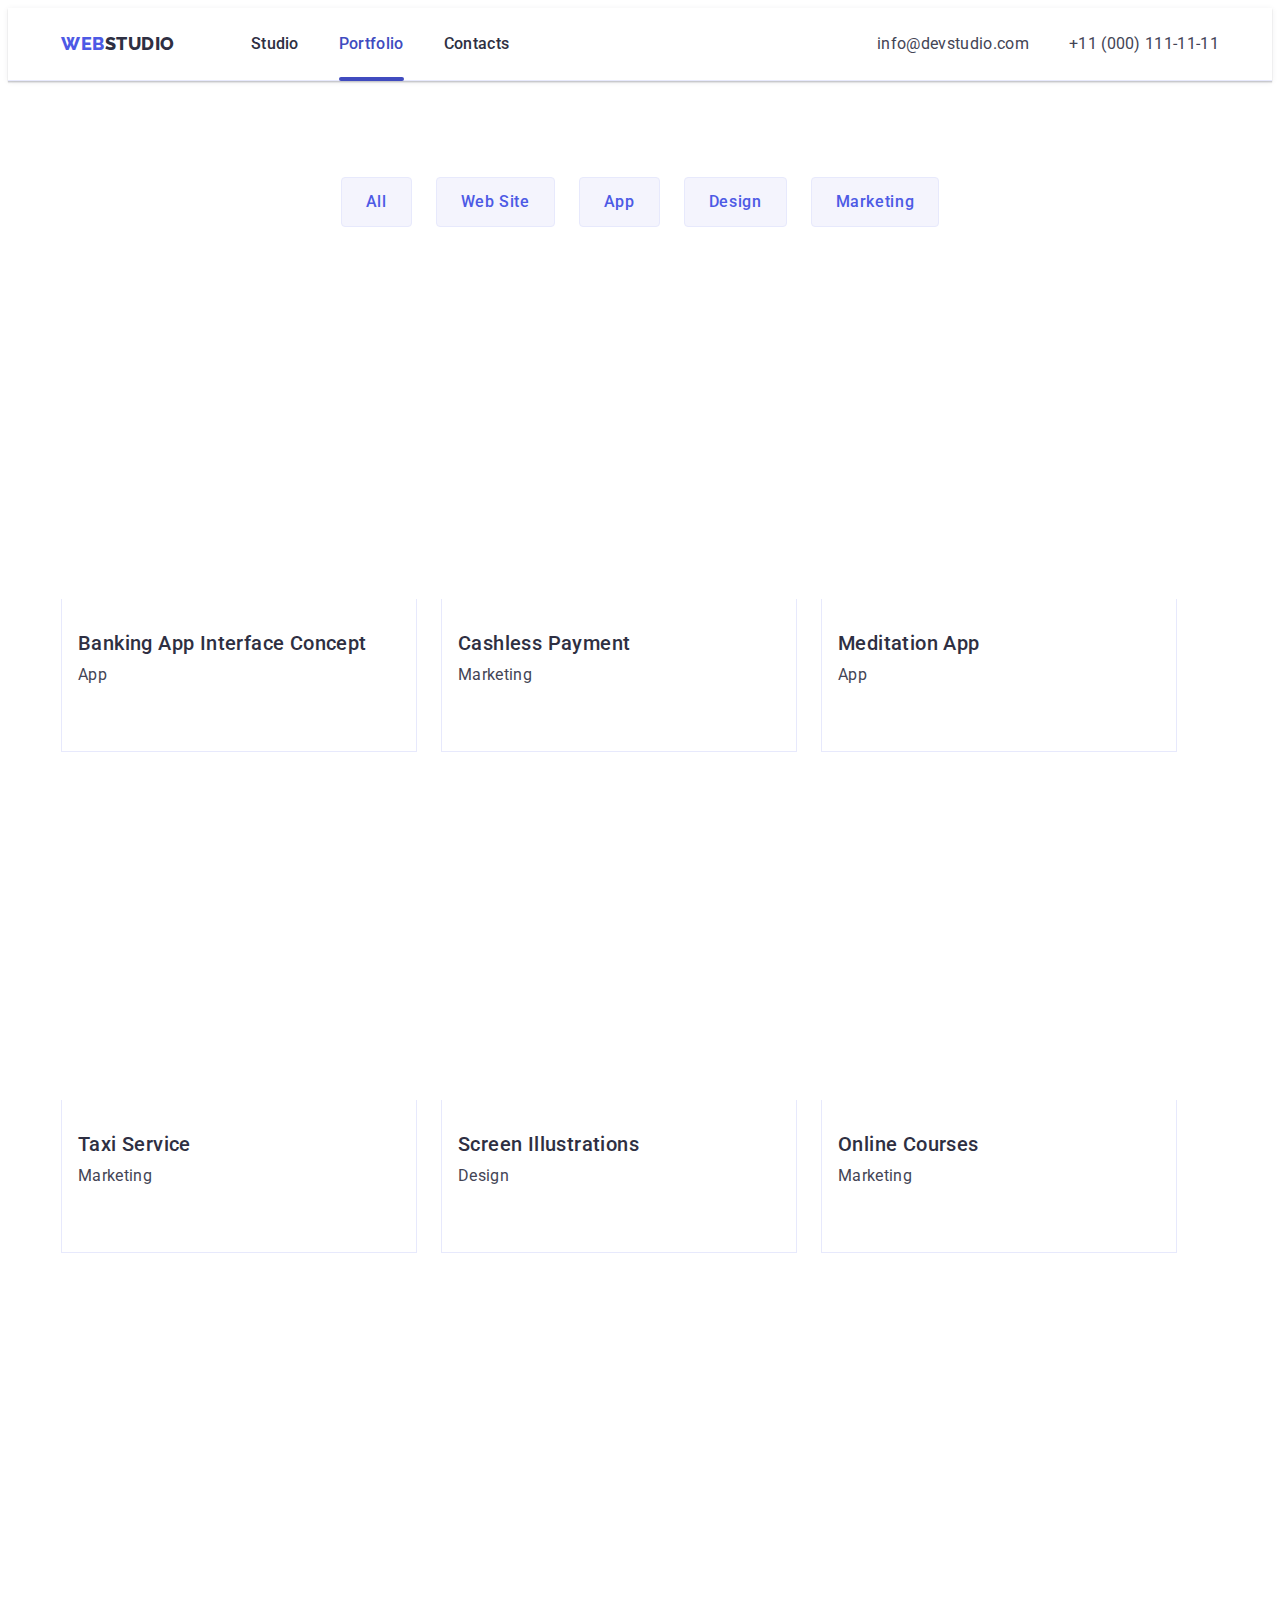
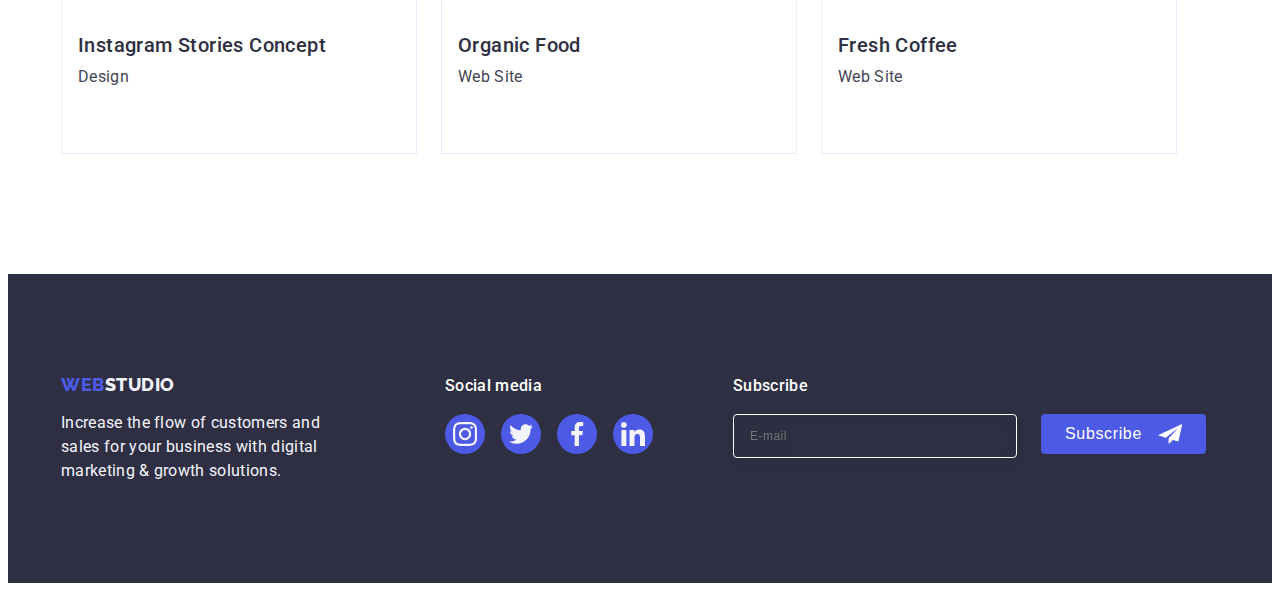
==== commit cffb46c8: "final edits" ====
--- a/portfolio.html
+++ b/portfolio.html
@@ -78,7 +78,7 @@
               >
             </li>
             <li class="modal-menu-item">
-              <a class="mobile-menu-item link" href="./portfolio.html"
+              <a class="mobile-menu-item link active" href="./portfolio.html"
                 >Portfolio</a
               >
             </li>
--- a/css/styles.css
+++ b/css/styles.css
@@ -225,10 +225,16 @@
 .mobile-menu-item {
   font-weight: 700;
   font-size: 36px;
-  line-height: 1.11px;
+  line-height: 1.11;
   letter-spacing: 0.02em;
   text-transform: capitalize;
   color: #2e2f42;
+}
+
+@media screen and (max-width: 767px) {
+  .mobile-menu-item.active {
+    color: var(--ctas);
+  }
 }
 
 .mob-menu-address {
@@ -243,12 +249,18 @@
   line-height: 1.11px;
   letter-spacing: 0.02em;
   text-transform: capitalize;
-  color: #434455;
+  color: var(--primary-brand);
 }
 
 .mobile-menu-tel-link:focus {
   color: #404bbf;
   outline: none;
+}
+
+@media screen and (max-width: 427px) {
+  .mobile-menu-tel-link {
+    font-size: 26px;
+  }
 }
 
 .mobile-menu-mail-link {
@@ -474,6 +486,8 @@
         rgba(46, 47, 66, 0.7)
       ),
       url(../images/hero-bg-desctop.jpg);
+    padding-top: 188px;
+    padding-bottom: 188px;
   }
 }
 
@@ -789,6 +803,18 @@
   gap: 72px 16px;
 }
 
+@media screen and (max-width: 427px) {
+  .customers-list {
+    column-gap: 16px;
+    row-gap: 72px;
+  }
+
+  .customers-list-item {
+    flex-basis: calc((100% - 16px) / 2);
+    height: 88px;
+  }
+}
+
 .customers-list-item {
   width: 190px;
   height: 88px;
@@ -916,6 +942,7 @@
 
 .modal-footer-container {
   display: flex;
+  gap: 16px;
   flex-direction: column;
   align-items: center;
 }
@@ -930,9 +957,23 @@
   margin-top: 72px;
 }
 
+@media screen and (max-width: 767px) {
+  .modal-footer-container {
+    width: 100%;
+  }
+
+  .modal-form-footer {
+    width: 100%;
+  }
+
+  .footer-label {
+    width: 100%;
+  }
+}
+
 .footer-input {
   margin-bottom: 16px;
-  width: 398px;
+  width: 100%;
   height: 40px;
   border: 1px solid #ffffff;
   filter: drop-shadow(0px 4px 4px rgba(0, 0, 0, 0.15));
@@ -1343,48 +1384,6 @@
   margin-top: 8px;
 }
 
-.portfolio-img {
-  width: 396px;
-  height: 280px;
-}
-
-.portfolio-menu {
-  margin-left: 0 auto;
-  margin-right: 0 auto;
-}
-
-@media screen and (max-width: 767px) {
-  .list-portfolio:not(:last-child) {
-    margin-bottom: 48px;
-  }
-}
-
-.portfolio-hover {
-  display: block;
-  outline: none;
-  transition: box-shadow 250ms cubic-bezier(0.4, 0, 0.2, 1);
-}
-
-.portfolio-hover:hover,
-.portfolio-hover:focus {
-  box-shadow: 0px 1px 6px rgba(46, 47, 66, 0.08),
-    0px 1px 1px rgba(46, 47, 66, 0.16), 0px 2px 1px rgba(46, 47, 66, 0.08);
-}
-
-.card-image {
-  display: block;
-}
-.portfolio-card {
-  padding: 32px 16px;
-  border: 1px solid var(--accent-color);
-  border-top: none;
-}
-
-.card-thumb {
-  position: relative;
-  overflow: hidden;
-}
-
 .overlay {
   position: absolute;
   left: 0;
@@ -1406,6 +1405,48 @@
   transform: translate(0, 0);
 }
 
+.portfolio-img {
+  width: 396px;
+  height: 280px;
+}
+
+.portfolio-menu {
+  margin-left: 0 auto;
+  margin-right: 0 auto;
+}
+
+@media screen and (max-width: 767px) {
+  .list-portfolio:not(:last-child) {
+    margin-bottom: 48px;
+  }
+}
+
+.portfolio-hover {
+  display: block;
+  outline: none;
+  transition: box-shadow 250ms cubic-bezier(0.4, 0, 0.2, 1);
+}
+
+.portfolio-hover:hover,
+.portfolio-hover:focus {
+  box-shadow: 0px 1px 6px rgba(46, 47, 66, 0.08),
+    0px 1px 1px rgba(46, 47, 66, 0.16), 0px 2px 1px rgba(46, 47, 66, 0.08);
+}
+
+.card-image {
+  display: block;
+}
+.portfolio-card {
+  padding: 32px 16px;
+  border: 1px solid var(--accent-color);
+  border-top: none;
+}
+
+.card-thumb {
+  position: relative;
+  overflow: hidden;
+}
+
 @media screen and (min-width: 768px) {
   .content {
     padding-top: 64px;
@@ -1449,4 +1490,20 @@
     column-gap: 24px;
     row-gap: 48px;
   }
-}
+
+  .overlay {
+    position: absolute;
+    left: 0;
+    top: 0;
+    width: 100%;
+    height: 100%;
+    transform: translate(0, 100%);
+    transition: transform 250ms cubic-bezier(0.4, 0, 0.2, 1);
+    font-size: 16px;
+    line-height: 1.5;
+    letter-spacing: 0.02em;
+    padding: 40px 32px;
+    background-color: #4d5ae5;
+    color: #f4f4fd;
+  }
+}
